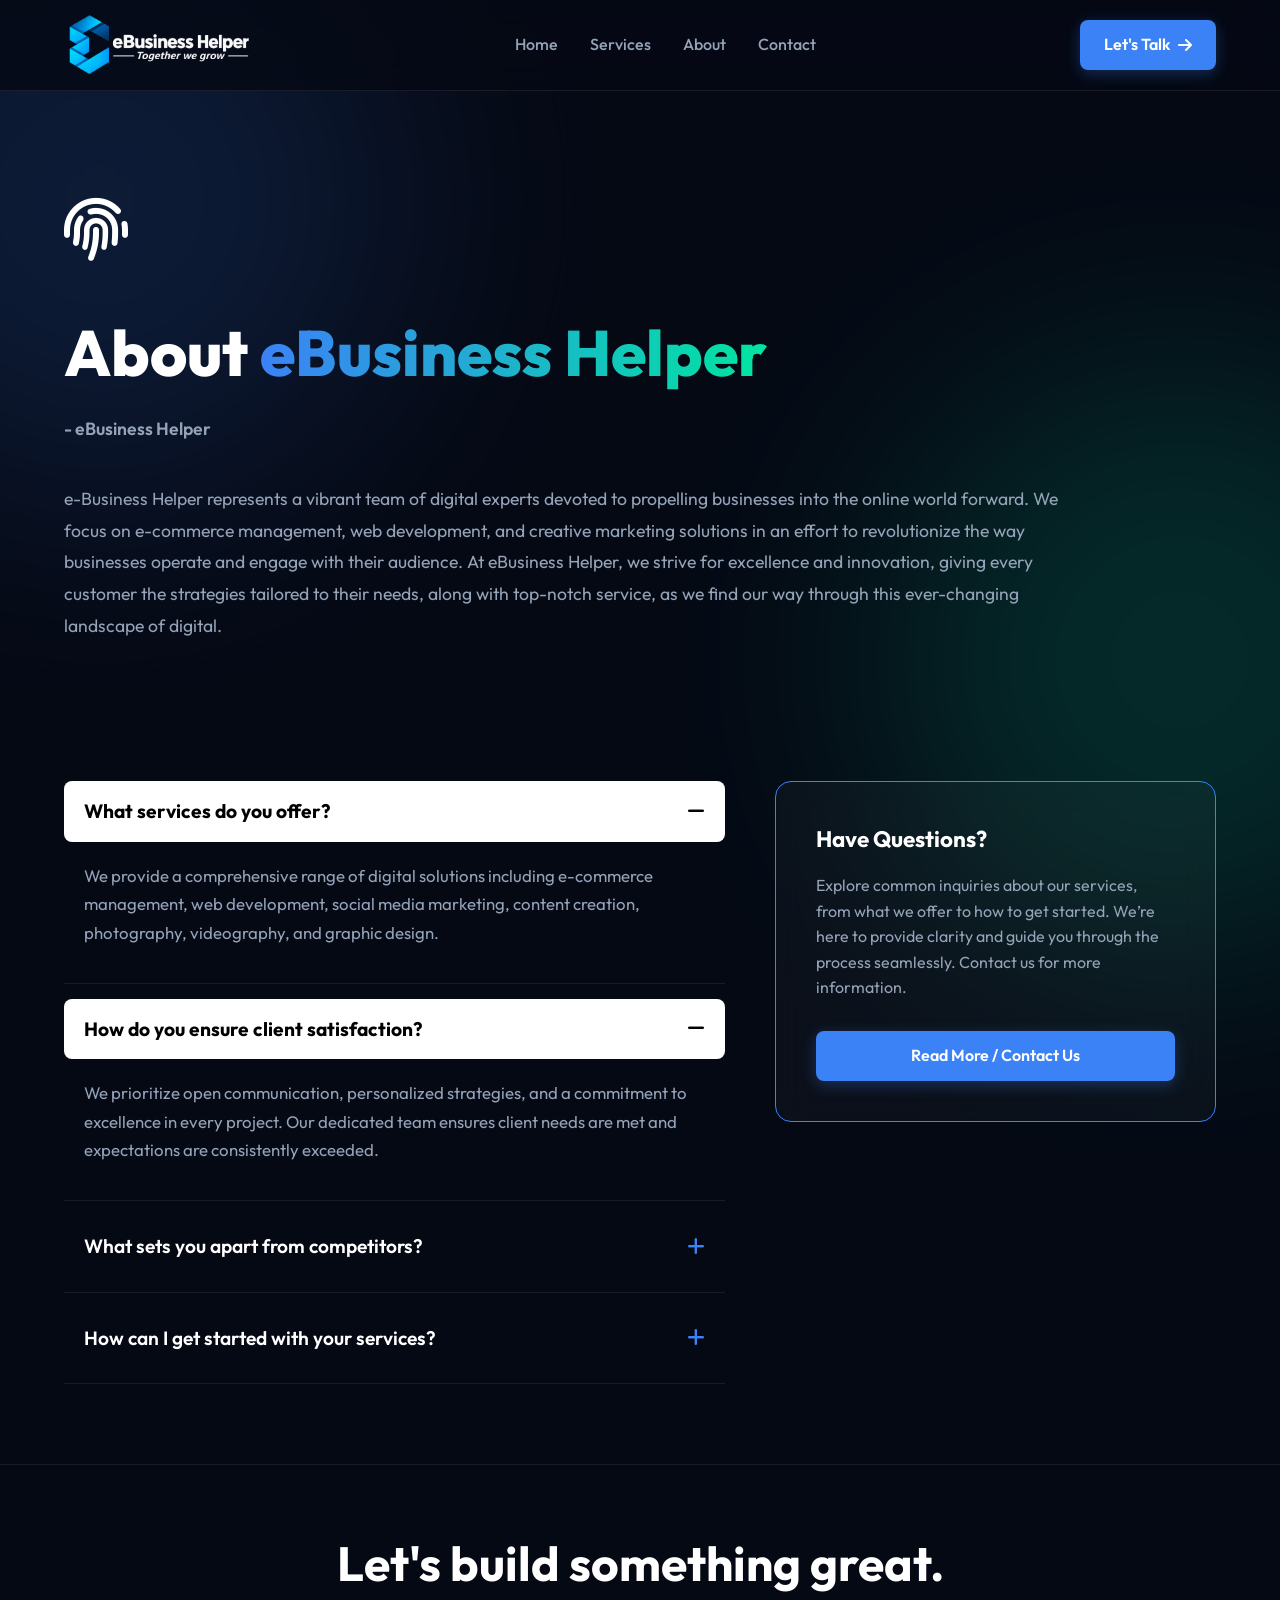
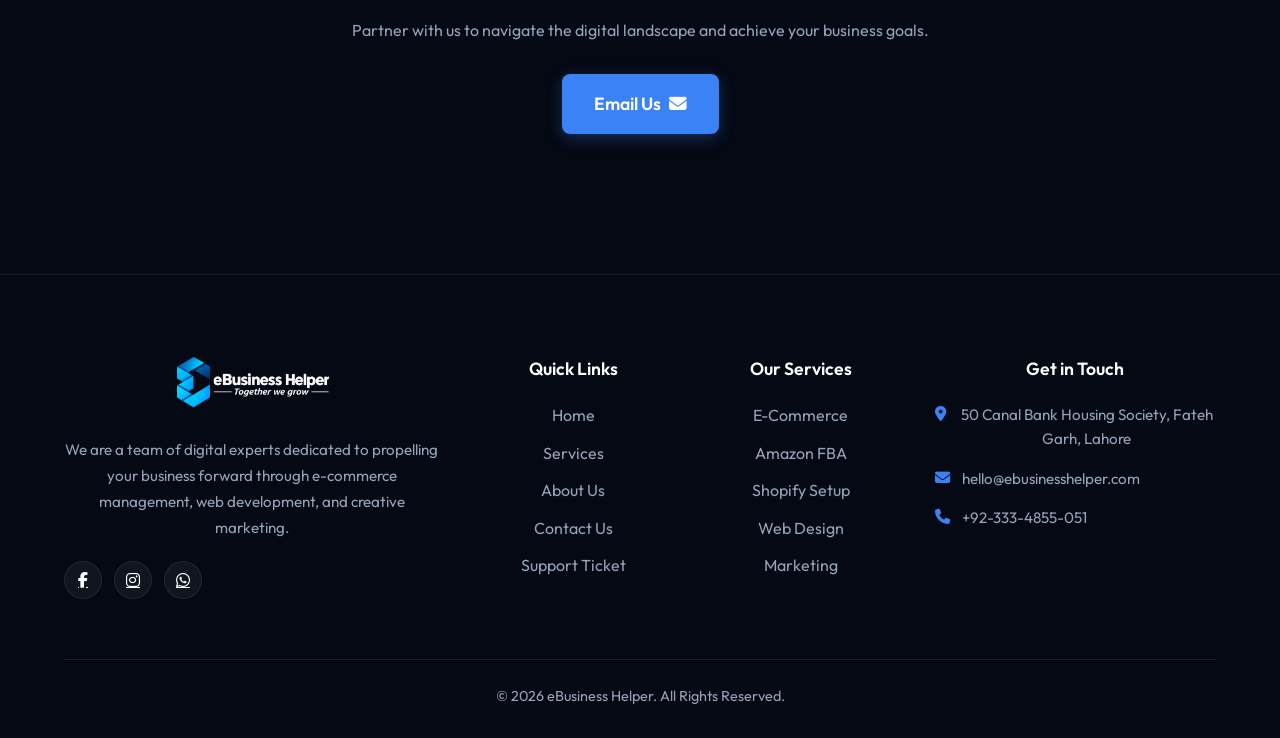
==== about.html @ f2c05d94 "Revamp footer layout and content structure" ====
<!DOCTYPE html>
<html lang="en">
<head>
  <meta charset="UTF-8" />
  <meta name="viewport" content="width=device-width, initial-scale=1.0" />
  <title>About Us — eBusiness Helper</title>
  
  <link rel="preconnect" href="https://fonts.googleapis.com">
  <link rel="preconnect" href="https://fonts.gstatic.com" crossorigin>
  <link href="https://fonts.googleapis.com/css2?family=Outfit:wght@300;400;500;700;800&display=swap" rel="stylesheet">
  <link rel="stylesheet" href="https://cdnjs.cloudflare.com/ajax/libs/font-awesome/6.4.0/css/all.min.css" />
  <link rel="stylesheet" href="style.css" />
  <link rel="icon" type="image/png" href="favicon.png">
</head>
<body>

  <div class="glow-bg glow-1"></div>
  <div class="glow-bg glow-2"></div>

  <!-- NAVBAR -->
  <header class="navbar">
    <div class="container nav-container">
      <a href="index.html" class="logo" style="display: flex; align-items: center; text-decoration: none;">
        <img src="logo.png" alt="eBusiness Helper Logo" style="height: 65px; width: auto; object-fit: contain;">
      </a>
      <nav class="nav-links" id="navLinks">
        <a href="index.html">Home</a>
        <a href="services.html">Services</a>
        <a href="about.html">About</a>
        <a href="contact.html">Contact</a>
      </nav>
      <div class="nav-right">
        <a href="#contact" class="btn btn-primary">Let's Talk <i class="fa-solid fa-arrow-right"></i></a>
        <div class="hamburger" id="hamburger"><i class="fa-solid fa-bars"></i></div>
      </div>
    </div>
  </header>

  <!-- ABOUT HERO -->
  <section class="about-hero">
    <div class="container">
      <div class="about-hero-content">
        <div class="about-icon">
          <i class="fa-solid fa-fingerprint"></i>
        </div>
        <h1>About <span class="gradient-text">eBusiness Helper</span></h1>
        <p class="about-hero-sub">- eBusiness Helper</p>
      </div>
      
      <p class="about-main-text">
        e-Business Helper represents a vibrant team of digital experts devoted to propelling businesses into the online world forward. We focus on e-commerce management, web development, and creative marketing solutions in an effort to revolutionize the way businesses operate and engage with their audience. At eBusiness Helper, we strive for excellence and innovation, giving every customer the strategies tailored to their needs, along with top-notch service, as we find our way through this ever-changing landscape of digital.
      </p>
    </div>
  </section>

  <!-- FAQ & CONTACT GRID -->
  <section class="about-faq-section">
    <div class="container faq-grid">
      
      <!-- Left Side: FAQs -->
      <div class="faq-accordion">
        
        <div class="faq-item active">
          <div class="faq-question" onclick="toggleFaq(this)">
            <span>What services do you offer?</span>
            <i class="fa-solid fa-minus"></i>
          </div>
          <div class="faq-answer">
            <p>We provide a comprehensive range of digital solutions including e-commerce management, web development, social media marketing, content creation, photography, videography, and graphic design.</p>
          </div>
        </div>

        <div class="faq-item active">
          <div class="faq-question" onclick="toggleFaq(this)">
            <span>How do you ensure client satisfaction?</span>
            <i class="fa-solid fa-minus"></i>
          </div>
          <div class="faq-answer">
            <p>We prioritize open communication, personalized strategies, and a commitment to excellence in every project. Our dedicated team ensures client needs are met and expectations are consistently exceeded.</p>
          </div>
        </div>

        <div class="faq-item">
          <div class="faq-question" onclick="toggleFaq(this)">
            <span>What sets you apart from competitors?</span>
            <i class="fa-solid fa-plus"></i>
          </div>
          <div class="faq-answer">
            <p>Our comprehensive approach, innovative solutions, and dedication to client success differentiate us in the market. We focus on delivering tangible results and building long-term partnerships rather than just short-term gains.</p>
          </div>
        </div>

        <div class="faq-item">
          <div class="faq-question" onclick="toggleFaq(this)">
            <span>How can I get started with your services?</span>
            <i class="fa-solid fa-plus"></i>
          </div>
          <div class="faq-answer">
            <p>Simply reach out to us through our contact page or email. We'll schedule a free consultation to discuss your specific needs and tailor a strategic plan to achieve your goals effectively.</p>
          </div>
        </div>

      </div>

      <!-- Right Side: Contact Box -->
      <div class="about-contact-box glass-panel">
        <h3>Have Questions?</h3>
        <p>Explore common inquiries about our services, from what we offer to how to get started. We’re here to provide clarity and guide you through the process seamlessly. Contact us for more information.</p>
        <a href="#contact" class="btn btn-primary btn-block">Read More / Contact Us</a>
      </div>

    </div>
  </section>

  <!-- CONTACT CTA -->
  <section class="contact" id="contact" style="padding-top: 60px; padding-bottom: 80px; background: var(--bg-2); border-top: 1px solid var(--card-border);">
    <div class="container text-center">
      <h2 class="section-title">Let's build something great.</h2>
      <p style="color: var(--text-muted); margin-bottom: 30px;">Partner with us to navigate the digital landscape and achieve your business goals.</p>
      <a href="mailto:hello@ebusinesshelper.com" class="btn btn-primary" style="padding: 16px 32px; font-size: 1.1rem;">Email Us <i class="fa-solid fa-envelope"></i></a>
    </div>
  </section>

      <!-- PREMIUM FOOTER -->
  <footer class="footer" style="background: #050914; padding: 80px 0 30px 0; border-top: 1px solid var(--card-border); margin-top: 60px;">
    <div class="container">
      
      <!-- Top Section: 4 Columns -->
      <div class="footer-grid" style="display: grid; grid-template-columns: 2fr 1fr 1fr 1.5fr; gap: 40px; margin-bottom: 60px;">
        
        <!-- Column 1: About Company -->
        <div>
          <a href="index.html" class="logo" style="display: inline-block; margin-bottom: 20px;">
            <img src="logo.png" alt="eBusiness Helper Logo" style="height: 55px; width: auto; object-fit: contain;">
          </a>
          <p style="color: var(--text-muted); font-size: 0.95rem; line-height: 1.7; margin-bottom: 20px;">
            We are a team of digital experts dedicated to propelling your business forward through e-commerce management, web development, and creative marketing.
          </p>
          <!-- Social Icons -->
          <div style="display: flex; gap: 12px;">
            <a href="https://www.facebook.com/eBusinessHelper/" target="_blank" style="width: 38px; height: 38px; border-radius: 50%; background: rgba(255,255,255,0.05); border: 1px solid var(--card-border); color: white; display: flex; align-items: center; justify-content: center; transition: 0.3s;" onmouseover="this.style.background='#1877F2'; this.style.borderColor='#1877F2'" onmouseout="this.style.background='rgba(255,255,255,0.05)'; this.style.borderColor='var(--card-border)'">
              <i class="fa-brands fa-facebook-f"></i>
            </a>
            <a href="https://www.instagram.com/ebusinesshelperofficial/" target="_blank" style="width: 38px; height: 38px; border-radius: 50%; background: rgba(255,255,255,0.05); border: 1px solid var(--card-border); color: white; display: flex; align-items: center; justify-content: center; transition: 0.3s;" onmouseover="this.style.background='#d6249f'; this.style.borderColor='#d6249f'" onmouseout="this.style.background='rgba(255,255,255,0.05)'; this.style.borderColor='var(--card-border)'">
              <i class="fa-brands fa-instagram"></i>
            </a>
            <a href="https://wa.me/923234037697" target="_blank" style="width: 38px; height: 38px; border-radius: 50%; background: rgba(255,255,255,0.05); border: 1px solid var(--card-border); color: white; display: flex; align-items: center; justify-content: center; transition: 0.3s;" onmouseover="this.style.background='#25D366'; this.style.borderColor='#25D366'" onmouseout="this.style.background='rgba(255,255,255,0.05)'; this.style.borderColor='var(--card-border)'">
              <i class="fa-brands fa-whatsapp"></i>
            </a>
          </div>
        </div>

        <!-- Column 2: Quick Links -->
        <div>
          <h4 style="color: white; font-size: 1.1rem; margin-bottom: 20px; font-weight: 600;">Quick Links</h4>
          <ul style="list-style: none; padding: 0; display: flex; flex-direction: column; gap: 12px;">
            <li><a href="index.html" style="color: var(--text-muted); text-decoration: none; transition: 0.3s;" onmouseover="this.style.color='var(--primary)'" onmouseout="this.style.color='var(--text-muted)'">Home</a></li>
            <li><a href="services.html" style="color: var(--text-muted); text-decoration: none; transition: 0.3s;" onmouseover="this.style.color='var(--primary)'" onmouseout="this.style.color='var(--text-muted)'">Services</a></li>
            <li><a href="about.html" style="color: var(--text-muted); text-decoration: none; transition: 0.3s;" onmouseover="this.style.color='var(--primary)'" onmouseout="this.style.color='var(--text-muted)'">About Us</a></li>
            <li><a href="contact.html" style="color: var(--text-muted); text-decoration: none; transition: 0.3s;" onmouseover="this.style.color='var(--primary)'" onmouseout="this.style.color='var(--text-muted)'">Contact Us</a></li>
            <li><a href="customer-support.html" style="color: var(--text-muted); text-decoration: none; transition: 0.3s;" onmouseover="this.style.color='var(--primary)'" onmouseout="this.style.color='var(--text-muted)'">Support Ticket</a></li>
          </ul>
        </div>

        <!-- Column 3: Our Services -->
        <div>
          <h4 style="color: white; font-size: 1.1rem; margin-bottom: 20px; font-weight: 600;">Our Services</h4>
          <ul style="list-style: none; padding: 0; display: flex; flex-direction: column; gap: 12px;">
            <li><a href="ecommerce.html" style="color: var(--text-muted); text-decoration: none; transition: 0.3s;" onmouseover="this.style.color='var(--primary)'" onmouseout="this.style.color='var(--text-muted)'">E-Commerce</a></li>
            <li><a href="amazon.html" style="color: var(--text-muted); text-decoration: none; transition: 0.3s;" onmouseover="this.style.color='var(--primary)'" onmouseout="this.style.color='var(--text-muted)'">Amazon FBA</a></li>
            <li><a href="shopify.html" style="color: var(--text-muted); text-decoration: none; transition: 0.3s;" onmouseover="this.style.color='var(--primary)'" onmouseout="this.style.color='var(--text-muted)'">Shopify Setup</a></li>
            <li><a href="web-design.html" style="color: var(--text-muted); text-decoration: none; transition: 0.3s;" onmouseover="this.style.color='var(--primary)'" onmouseout="this.style.color='var(--text-muted)'">Web Design</a></li>
            <li><a href="marketing.html" style="color: var(--text-muted); text-decoration: none; transition: 0.3s;" onmouseover="this.style.color='var(--primary)'" onmouseout="this.style.color='var(--text-muted)'">Marketing</a></li>
          </ul>
        </div>

        <!-- Column 4: Contact Info -->
        <div>
          <h4 style="color: white; font-size: 1.1rem; margin-bottom: 20px; font-weight: 600;">Get in Touch</h4>
          <ul style="list-style: none; padding: 0; display: flex; flex-direction: column; gap: 15px;">
            <li style="display: flex; gap: 12px; color: var(--text-muted); font-size: 0.95rem;">
              <i class="fa-solid fa-location-dot" style="color: var(--primary); margin-top: 3px;"></i>
              <span>50 Canal Bank Housing Society, Fateh Garh, Lahore</span>
            </li>
            <li style="display: flex; gap: 12px; color: var(--text-muted); font-size: 0.95rem;">
              <i class="fa-solid fa-envelope" style="color: var(--primary); margin-top: 3px;"></i>
              <a href="mailto:hello@ebusinesshelper.com" style="color: var(--text-muted); text-decoration: none;">hello@ebusinesshelper.com</a>
            </li>
            <li style="display: flex; gap: 12px; color: var(--text-muted); font-size: 0.95rem;">
              <i class="fa-solid fa-phone" style="color: var(--primary); margin-top: 3px;"></i>
              <a href="tel:+923334855051" style="color: var(--text-muted); text-decoration: none;">+92-333-4855-051</a>
            </li>
          </ul>
        </div>

      </div>

      <!-- Bottom Section: Copyright -->
      <div style="border-top: 1px solid var(--card-border); padding-top: 25px; text-align: center;">
        <p style="color: var(--text-muted); margin: 0; font-size: 0.9rem;">
          &copy; 2026 eBusiness Helper. All Rights Reserved.
        </p>
      </div>

    </div>
  </footer>

  <!-- JavaScript for FAQ & Menu -->
  <script>
    function toggleFaq(element) {
      const item = element.parentElement;
      const icon = element.querySelector('i');
      
      // Close others (optional, agar ek waqt mein ek hi khulna chahiye)
      document.querySelectorAll('.faq-item').forEach(faq => {
        if (faq !== item) {
          faq.classList.remove('active');
          faq.querySelector('i').className = 'fa-solid fa-plus';
        }
      });

      // Toggle current
      item.classList.toggle('active');
      if (item.classList.contains('active')) {
        icon.className = 'fa-solid fa-minus';
      } else {
        icon.className = 'fa-solid fa-plus';
      }
    }

    const hamburger = document.getElementById('hamburger');
    const navLinks = document.getElementById('navLinks');
    if (hamburger) {
      hamburger.addEventListener('click', () => {
        navLinks.classList.toggle('active');
      });
    }
  </script>
</body>
</html>
---- style.css ----
* {
  margin: 0;
  padding: 0;
  box-sizing: border-box;
}

:root {
  --bg: #050914;
  --card-bg: rgba(255, 255, 255, 0.03);
  --card-border: rgba(255, 255, 255, 0.08);
  --text: #ffffff;
  --text-muted: #94a3b8;
  --primary: #3b82f6;
  --primary-hover: #2563eb;
  --accent: #00e5a0;
}

body {
  font-family: 'Outfit', sans-serif;
  background-color: var(--bg);
  color: var(--text);
  line-height: 1.6;
  overflow-x: hidden;
}

.container { max-width: 1200px; margin: 0 auto; padding: 0 24px; }
.text-center { text-align: center; }

.glow-bg {
  position: absolute; width: 600px; height: 600px; border-radius: 50%;
  filter: blur(120px); z-index: -1; opacity: 0.15;
}
.glow-1 { top: -100px; left: -200px; background: var(--primary); }
.glow-2 { top: 40%; right: -200px; background: var(--accent); }

.gradient-text {
  background: linear-gradient(to right, var(--primary), var(--accent));
  -webkit-background-clip: text;
  -webkit-text-fill-color: transparent;
}

.btn { display: inline-flex; align-items: center; justify-content: center; gap: 8px; padding: 12px 24px; border-radius: 8px; font-weight: 600; text-decoration: none; cursor: pointer; border: none; transition: 0.3s; }
.btn-primary { background: var(--primary); color: #fff; box-shadow: 0 4px 15px rgba(59, 130, 246, 0.3); }
.btn-primary:hover { background: var(--primary-hover); transform: translateY(-2px); }
.btn-block { width: 100%; }

.navbar { position: fixed; top: 0; left: 0; right: 0; padding: 10px 0; z-index: 100; background: rgba(5, 9, 20, 0.8); backdrop-filter: blur(15px); border-bottom: 1px solid var(--card-border); }
.nav-container { display: flex; justify-content: space-between; align-items: center; min-height: 70px; }
.logo { text-decoration: none; }
.nav-links { display: flex; gap: 32px; }
.nav-links a { color: var(--text-muted); text-decoration: none; font-weight: 500; transition: 0.3s; }
.nav-links a:hover { color: var(--text); }
.nav-right { display: flex; align-items: center; gap: 20px; }
.hamburger { display: none; font-size: 1.5rem; color: var(--text); cursor: pointer; }

/* =========================================
   HERO RAIL SECTION (FIXED)
   ========================================= */
.hero-rail {
  min-height: 80vh;
  display: flex;
  flex-direction: column;
  justify-content: center;
  padding-top: 140px;
  padding-bottom: 50px;
  position: relative;
}

.rail-heading h1 { font-size: clamp(2.5rem, 5vw, 4rem); line-height: 1.1; font-weight: 800; letter-spacing: -1px; margin-bottom: 10px; }
.rail-heading p { color: var(--text-muted); font-size: 1.1rem; margin-bottom: 50px; }

.rail-container { position: relative; width: 100%; margin-top: 20px; padding: 20px 0; }

.rail-line { position: absolute; top: 40px; left: 0; width: 100%; height: 2px; background: rgba(255, 255, 255, 0.2); box-shadow: 0 0 10px rgba(255, 255, 255, 0.1); z-index: 1; }

.rail-cards-wrapper {
  display: flex;
  gap: 15px;
  justify-content: center;
  align-items: flex-start;
  z-index: 2;
  position: relative;
  width: 100%;
  flex-wrap: nowrap; /* Sab cards ek line mein rahenge */
}

/* Card Design */
.rail-card {
  width: 80px; 
  height: 400px;
  background: var(--card-bg);
  border: 1px solid var(--card-border);
  border-radius: 20px;
  cursor: pointer;
  position: relative;
  transition: all 0.5s cubic-bezier(0.25, 1, 0.5, 1);
  backdrop-filter: blur(10px);
  overflow: hidden;
  display: flex;
  flex-direction: column;
  align-items: center;
  flex-shrink: 0;
}

.hanger { position: absolute; top: -25px; width: 100%; text-align: center; color: var(--text-muted); font-size: 1.2rem; }

.card-content { width: 100%; height: 100%; padding: 40px 15px 20px; display: flex; flex-direction: column; align-items: center; transition: all 0.5s; }
.card-icon { font-size: 2rem; color: var(--text-muted); margin-bottom: auto; transition: all 0.5s; }
.card-title { font-size: 1.1rem; writing-mode: vertical-rl; transform: rotate(180deg); white-space: nowrap; transition: all 0.5s; color: var(--text-muted); margin-bottom: 20px; }
.card-details { opacity: 0; max-height: 0; overflow: hidden; transition: all 0.5s; text-align: left; width: 100%; margin-top: 20px; }
.card-details p { color: var(--text); font-size: 0.95rem; line-height: 1.5; }

/* Jab Mouse Le Jayein */
.rail-card:hover { background: rgba(255, 255, 255, 0.06); border-color: rgba(59, 130, 246, 0.4); transform: translateY(-5px); }

/* Jab Card Open Ho */
.rail-card.active {
  width: 350px;
  background: rgba(59, 130, 246, 0.08);
  border-color: var(--primary);
  box-shadow: 0 20px 40px rgba(0, 0, 0, 0.4), 0 0 30px rgba(59, 130, 246, 0.2);
  height: auto;
  min-height: 380px;
}
.rail-card.active .card-content { padding: 40px 30px 30px; align-items: flex-start; }
.rail-card.active .card-icon { color: var(--primary); font-size: 3rem; margin-bottom: 20px; }
.rail-card.active .card-title { writing-mode: horizontal-tb; transform: rotate(0deg); font-size: 1.8rem; color: var(--text); font-weight: 700; margin-bottom: 12px; }
.rail-card.active .card-details { opacity: 1; max-height: 200px; }

/* =========================================
   OTHER SECTIONS
   ========================================= */
section { padding: 80px 0; }
.section-head { text-align: center; margin-bottom: 50px; }
.section-title { font-size: clamp(2rem, 4vw, 3rem); font-weight: 700; margin-bottom: 16px; }

.about-content { display: grid; grid-template-columns: 1.5fr 1fr; gap: 40px; }
.about-text { padding: 40px; border-radius: 24px; }
.about-text p { color: var(--text-muted); margin-bottom: 20px; }
.about-list { list-style: none; }
.about-list li { margin-bottom: 12px; display: flex; gap: 10px; }
.about-list i { color: var(--accent); }
.about-stats { display: grid; gap: 20px; }
.stat { padding: 30px; border-radius: 20px; text-align: center; }
.stat h3 { font-size: 2.5rem; color: var(--primary); }

.contact-grid { display: grid; grid-template-columns: 1fr 1fr; gap: 60px; }
.contact-email { display: inline-flex; align-items: center; gap: 10px; color: var(--text); text-decoration: none; font-size: 1.2rem; background: var(--card-bg); padding: 16px 24px; border-radius: 12px; border: 1px solid var(--card-border); }
.glass-form { padding: 40px; border-radius: 24px; }
.input-group { margin-bottom: 20px; }
.input-group input, .input-group textarea { width: 100%; padding: 16px; background: rgba(0, 0, 0, 0.2); border: 1px solid var(--card-border); border-radius: 12px; color: var(--text); }
.input-group input:focus, .input-group textarea:focus { outline: none; border-color: var(--primary); }

.glass-panel { background: rgba(255, 255, 255, 0.03); border: 1px solid rgba(255, 255, 255, 0.08); backdrop-filter: blur(15px); }
.footer { border-top: 1px solid var(--card-border); padding: 40px 0; text-align: center; color: var(--text-muted); }

/* =========================================
   MOBILE RESPONSIVE (FIXED)
   ========================================= */
@media (max-width: 992px) {
  .about-content, .contact-grid { grid-template-columns: 1fr; }
}

@media (max-width: 768px) {
  .nav-links { position: absolute; top: 100%; left: 0; right: 0; background: var(--bg); flex-direction: column; padding: 20px; gap: 20px; border-bottom: 1px solid var(--card-border); display: none; }
  .nav-links.active { display: flex; }
  .nav-right .btn { display: none; }
  .hamburger { display: block; }
  
  /* Mobile Par Cards Ek Ke Neeche Ek */
  .rail-line { display: none; }
  .rail-cards-wrapper { flex-direction: column; align-items: center; gap: 20px; }
  .rail-card { width: 100%; max-width: 350px; height: auto; min-height: 80px; padding: 20px; flex-direction: row; justify-content: center; }
  .hanger { display: none; }
  .card-content { padding: 0; align-items: center; }
  .card-title { writing-mode: horizontal-tb; transform: none; font-size: 1.2rem; margin: 0; }
  .card-details { display: none; }
  .rail-card.active { width: 100%; max-width: 350px; height: auto; padding: 30px; }
  .rail-card.active .card-content { align-items: flex-start; }
  .rail-card.active .card-details { display: block; margin-top: 15px; }
}
/* =========================================
   APPROACH CARDS SECTION (Screenshot Style)
   ========================================= */
.approach-section {
  padding: 80px 0;
  background: var(--bg); /* Dark background */
  position: relative;
  z-index: 10;
}

.approach-grid {
  display: grid;
  grid-template-columns: repeat(4, 1fr); /* 4 Cards ek line mein */
  gap: 20px;
}

.approach-card {
  background: #0b0f19; /* Thoda dark grey background */
  border: 1px solid #1a2235;
  padding: 40px 30px;
  border-radius: 4px; /* Screenshot jaisa halka sa square look */
  transition: all 0.3s ease;
  display: flex;
  flex-direction: column;
}

.approach-card:hover {
  border-color: var(--primary); /* Hover par blue border */
  transform: translateY(-5px);
  box-shadow: 0 10px 30px rgba(0, 0, 0, 0.5);
}

.approach-icon {
  font-size: 2.5rem;
  color: var(--text); /* Default color white (Screenshot ke pehle card jaisa) */
  margin-bottom: 60px; /* Icon aur text ke darmiyan space */
  transition: color 0.3s;
}

/* Screenshot mein pehle card ka icon white tha aur baqi ke blue, 
   lekin hover par sab ka blue ho jayega */
.approach-card:hover .approach-icon {
  color: var(--primary);
}

.approach-card h3 {
  color: #ffffff;
  font-size: 1.3rem;
  font-weight: 700;
  margin-bottom: 12px;
}

.approach-card p {
  color: #94a3b8; /* Light grey text */
  font-size: 0.95rem;
  line-height: 1.6;
}

/* Mobile aur Tablet ke liye adjust karna */
@media (max-width: 1024px) {
  .approach-grid {
    grid-template-columns: repeat(2, 1fr); /* Tablet par 2 cards ek line mein */
  }
}

@media (max-width: 768px) {
  .approach-grid {
    grid-template-columns: 1fr; /* Mobile par 1 card ek line mein */
  }
  .approach-icon {
    margin-bottom: 30px; /* Mobile par space kam kar diya */
  }
}
/* =========================================
   ABOUT US PAGE DESIGN
   ========================================= */
.about-hero {
  padding-top: 180px;
  padding-bottom: 60px;
}

.about-hero-content {
  margin-bottom: 40px;
}

.about-icon {
  font-size: 4rem;
  color: var(--text);
  margin-bottom: 20px;
}

.about-hero h1 {
  font-size: clamp(2.5rem, 5vw, 4rem);
  font-weight: 800;
  margin-bottom: 10px;
}

.about-hero-sub {
  color: var(--text-muted);
  font-size: 1.1rem;
  font-weight: 600;
}

.about-main-text {
  color: var(--text-muted);
  font-size: 1.1rem;
  line-height: 1.8;
  max-width: 1000px;
}

/* FAQ Grid */
.about-faq-section {
  padding-bottom: 80px;
}

.faq-grid {
  display: grid;
  grid-template-columns: 1.5fr 1fr;
  gap: 50px;
  align-items: start;
}

/* Accordion Design */
.faq-accordion {
  display: flex;
  flex-direction: column;
  gap: 15px;
}

.faq-item {
  background: transparent;
  border-bottom: 1px solid var(--card-border);
  padding-bottom: 15px;
}

.faq-question {
  display: flex;
  justify-content: space-between;
  align-items: center;
  cursor: pointer;
  padding: 15px 20px;
  transition: all 0.3s ease;
}

/* Active (Open) State */
.faq-item.active .faq-question {
  background: #ffffff;
  color: #000000;
  border-radius: 8px;
  font-weight: 700;
  font-size: 1.2rem;
}

/* Inactive State */
.faq-item:not(.active) .faq-question {
  color: var(--text);
  font-weight: 600;
  font-size: 1.2rem;
}

.faq-item:not(.active) .faq-question:hover {
  color: var(--primary);
}

.faq-question i {
  color: var(--primary);
  font-size: 1.2rem;
}

.faq-item.active .faq-question i {
  color: #000000;
}

.faq-answer {
  max-height: 0;
  overflow: hidden;
  transition: all 0.4s ease;
  padding: 0 20px;
}

.faq-item.active .faq-answer {
  max-height: 200px;
  padding: 20px;
  color: var(--text-muted);
  font-size: 1.05rem;
  line-height: 1.7;
}

/* Right Side Contact Box */
.about-contact-box {
  padding: 40px;
  border-radius: 16px;
  border: 1px solid var(--primary); /* Blue border like screenshot */
}

.about-contact-box h3 {
  font-size: 1.4rem;
  margin-bottom: 15px;
  color: var(--text);
}

.about-contact-box p {
  color: var(--text-muted);
  font-size: 1rem;
  line-height: 1.6;
  margin-bottom: 30px;
}

@media (max-width: 992px) {
  .faq-grid {
    grid-template-columns: 1fr;
  }
}
/* =========================================
   RUNNING DATA TICKER (MODERN & CENTERED)
   ========================================= */
.data-ticker-section {
  background: #080c16; /* Slightly different dark bg */
  border-top: 1px solid var(--card-border);
  border-bottom: 1px solid var(--card-border);
  padding: 25px 0;
  overflow: hidden;
  position: relative;
  z-index: 10;
  display: flex;
  align-items: center;
}

.ticker-wrapper {
  width: 100%;
  display: flex;
  overflow: hidden;
  /* Gradient fade effect on edges */
  mask-image: linear-gradient(to right, transparent, black 10%, black 90%, transparent);
  -webkit-mask-image: linear-gradient(to right, transparent, black 10%, black 90%, transparent);
}

.ticker-track {
  display: flex;
  align-items: center;
  white-space: nowrap;
  gap: 30px; /* Gap between blocks */
  animation: scrollTicker 45s linear infinite;
  padding-left: 30px;
}

/* Pause on hover */
.ticker-track:hover {
  animation-play-state: paused;
}

/* Modern Block Design for each item */
.ticker-item {
  display: inline-flex;
  align-items: center;
  gap: 12px;
  background: var(--card-bg);
  border: 1px solid var(--card-border);
  padding: 12px 24px;
  border-radius: 50px; /* Pill shape */
  color: var(--text-muted);
  font-size: 0.95rem;
  flex-shrink: 0;
  transition: all 0.3s ease;
}

.ticker-item:hover {
  background: rgba(59, 130, 246, 0.1);
  border-color: var(--primary);
  transform: translateY(-2px);
}

.ticker-item i {
  font-size: 1.4rem;
}

.ticker-item strong {
  color: var(--text);
  font-weight: 600;
}

/* Link Design inside block */
.ticker-item a {
  color: var(--accent);
  text-decoration: none;
  font-size: 0.8rem;
  margin-left: 8px;
  background: rgba(0, 229, 160, 0.1);
  padding: 4px 10px;
  border-radius: 20px;
  transition: all 0.3s ease;
  font-weight: 600;
}

.ticker-item a:hover {
  background: var(--accent);
  color: #000;
}

@keyframes scrollTicker {
  0% {
    transform: translateX(0);
  }
  100% {
    /* Shift by half the width to create a seamless loop */
    transform: translateX(-50%); 
  }
}
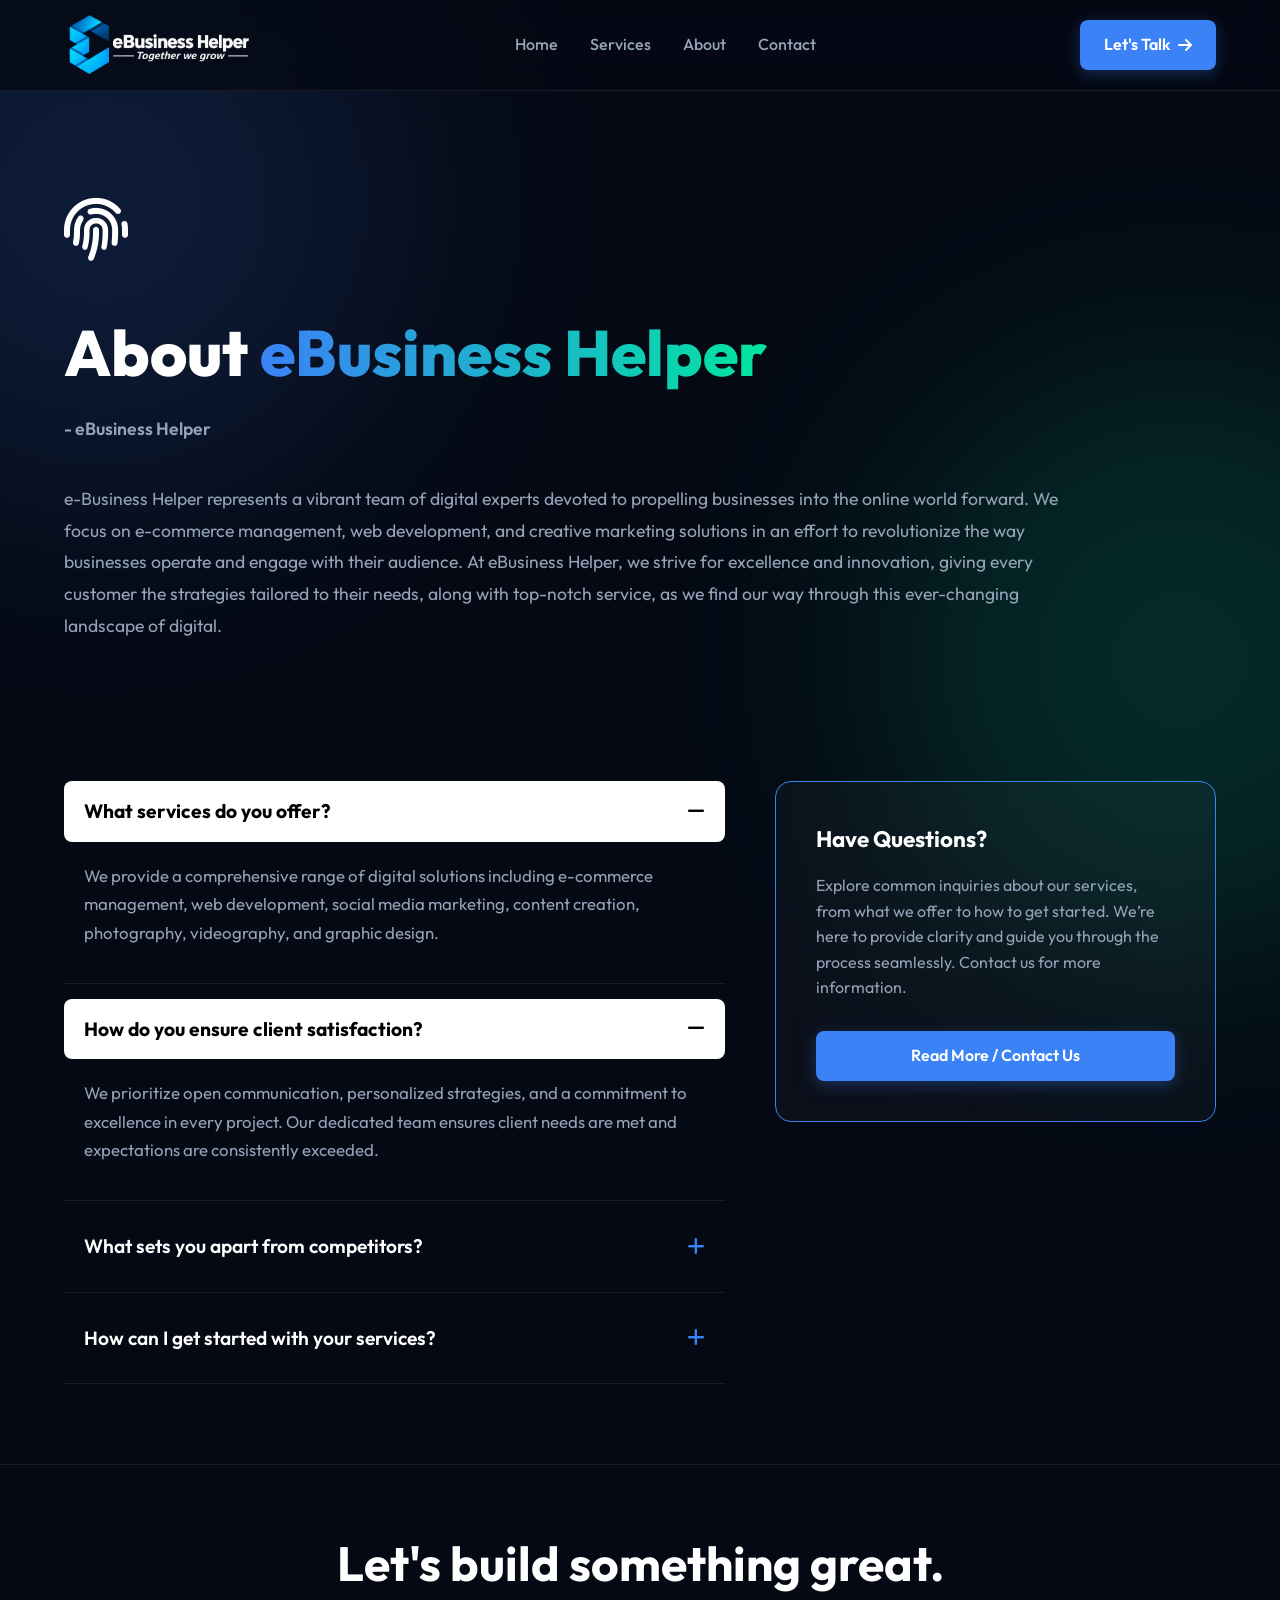
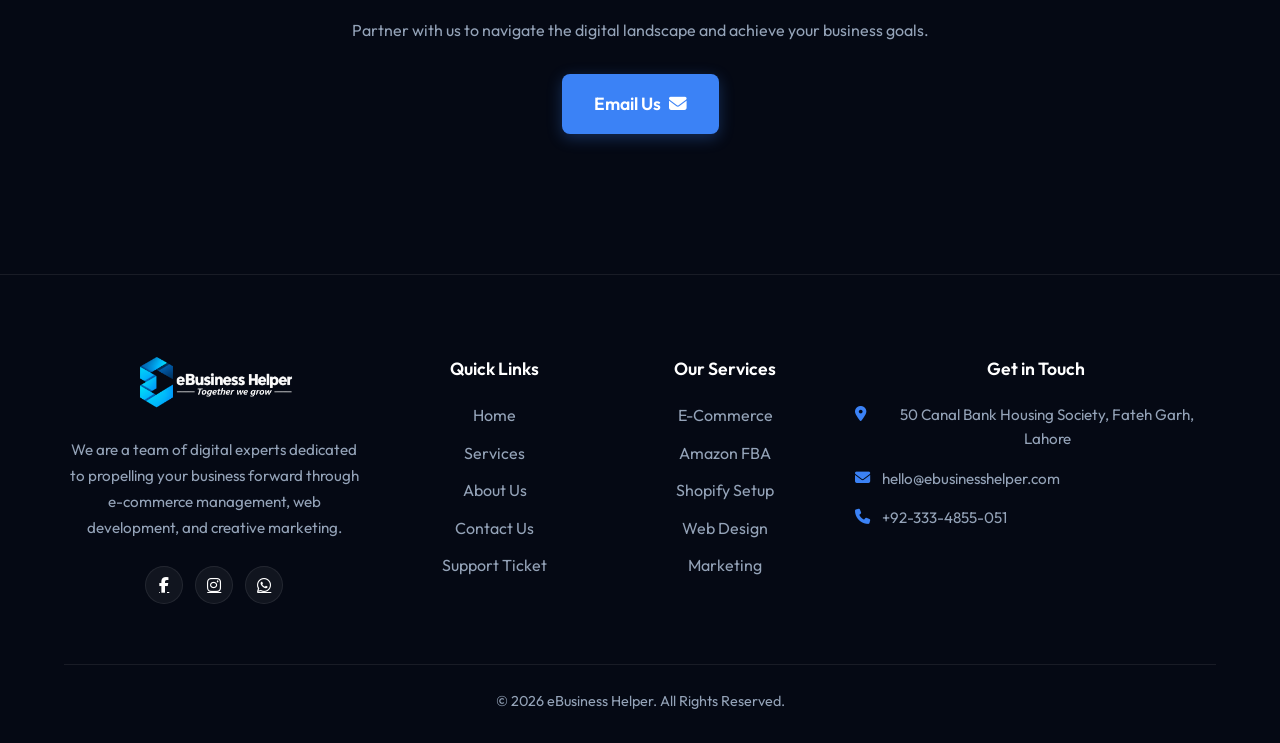
==== commit 427232a6: "Revise footer layout and update comments Updated footer section with new styles and alignment." ====
--- a/about.html
+++ b/about.html
@@ -121,23 +121,24 @@
     </div>
   </section>
 
-      <!-- PREMIUM FOOTER -->
+       <!-- PREMIUM FOOTER (UPDATED) -->
   <footer class="footer" style="background: #050914; padding: 80px 0 30px 0; border-top: 1px solid var(--card-border); margin-top: 60px;">
     <div class="container">
       
       <!-- Top Section: 4 Columns -->
-      <div class="footer-grid" style="display: grid; grid-template-columns: 2fr 1fr 1fr 1.5fr; gap: 40px; margin-bottom: 60px;">
+      <div class="footer-grid" style="display: grid; grid-template-columns: 1.5fr 1fr 1fr 1.8fr; gap: 30px; margin-bottom: 60px; align-items: start;">
         
-        <!-- Column 1: About Company -->
-        <div>
+        <!-- Column 1: About Company (Icons Center Mein) -->
+        <div style="display: flex; flex-direction: column; align-items: center; text-align: center;">
           <a href="index.html" class="logo" style="display: inline-block; margin-bottom: 20px;">
             <img src="logo.png" alt="eBusiness Helper Logo" style="height: 55px; width: auto; object-fit: contain;">
           </a>
-          <p style="color: var(--text-muted); font-size: 0.95rem; line-height: 1.7; margin-bottom: 20px;">
+          <p style="color: var(--text-muted); font-size: 0.95rem; line-height: 1.7; margin-bottom: 25px;">
             We are a team of digital experts dedicated to propelling your business forward through e-commerce management, web development, and creative marketing.
           </p>
+          
           <!-- Social Icons -->
-          <div style="display: flex; gap: 12px;">
+          <div style="display: flex; gap: 12px; justify-content: center;">
             <a href="https://www.facebook.com/eBusinessHelper/" target="_blank" style="width: 38px; height: 38px; border-radius: 50%; background: rgba(255,255,255,0.05); border: 1px solid var(--card-border); color: white; display: flex; align-items: center; justify-content: center; transition: 0.3s;" onmouseover="this.style.background='#1877F2'; this.style.borderColor='#1877F2'" onmouseout="this.style.background='rgba(255,255,255,0.05)'; this.style.borderColor='var(--card-border)'">
               <i class="fa-brands fa-facebook-f"></i>
             </a>
@@ -184,11 +185,11 @@
             </li>
             <li style="display: flex; gap: 12px; color: var(--text-muted); font-size: 0.95rem;">
               <i class="fa-solid fa-envelope" style="color: var(--primary); margin-top: 3px;"></i>
-              <a href="mailto:hello@ebusinesshelper.com" style="color: var(--text-muted); text-decoration: none;">hello@ebusinesshelper.com</a>
+              <a href="mailto:hello@ebusinesshelper.com" style="color: var(--text-muted); text-decoration: none;" onmouseover="this.style.color='var(--primary)'" onmouseout="this.style.color='var(--text-muted)'">hello@ebusinesshelper.com</a>
             </li>
             <li style="display: flex; gap: 12px; color: var(--text-muted); font-size: 0.95rem;">
               <i class="fa-solid fa-phone" style="color: var(--primary); margin-top: 3px;"></i>
-              <a href="tel:+923334855051" style="color: var(--text-muted); text-decoration: none;">+92-333-4855-051</a>
+              <a href="tel:+923334855051" style="color: var(--text-muted); text-decoration: none;" onmouseover="this.style.color='var(--primary)'" onmouseout="this.style.color='var(--text-muted)'">+92-333-4855-051</a>
             </li>
           </ul>
         </div>
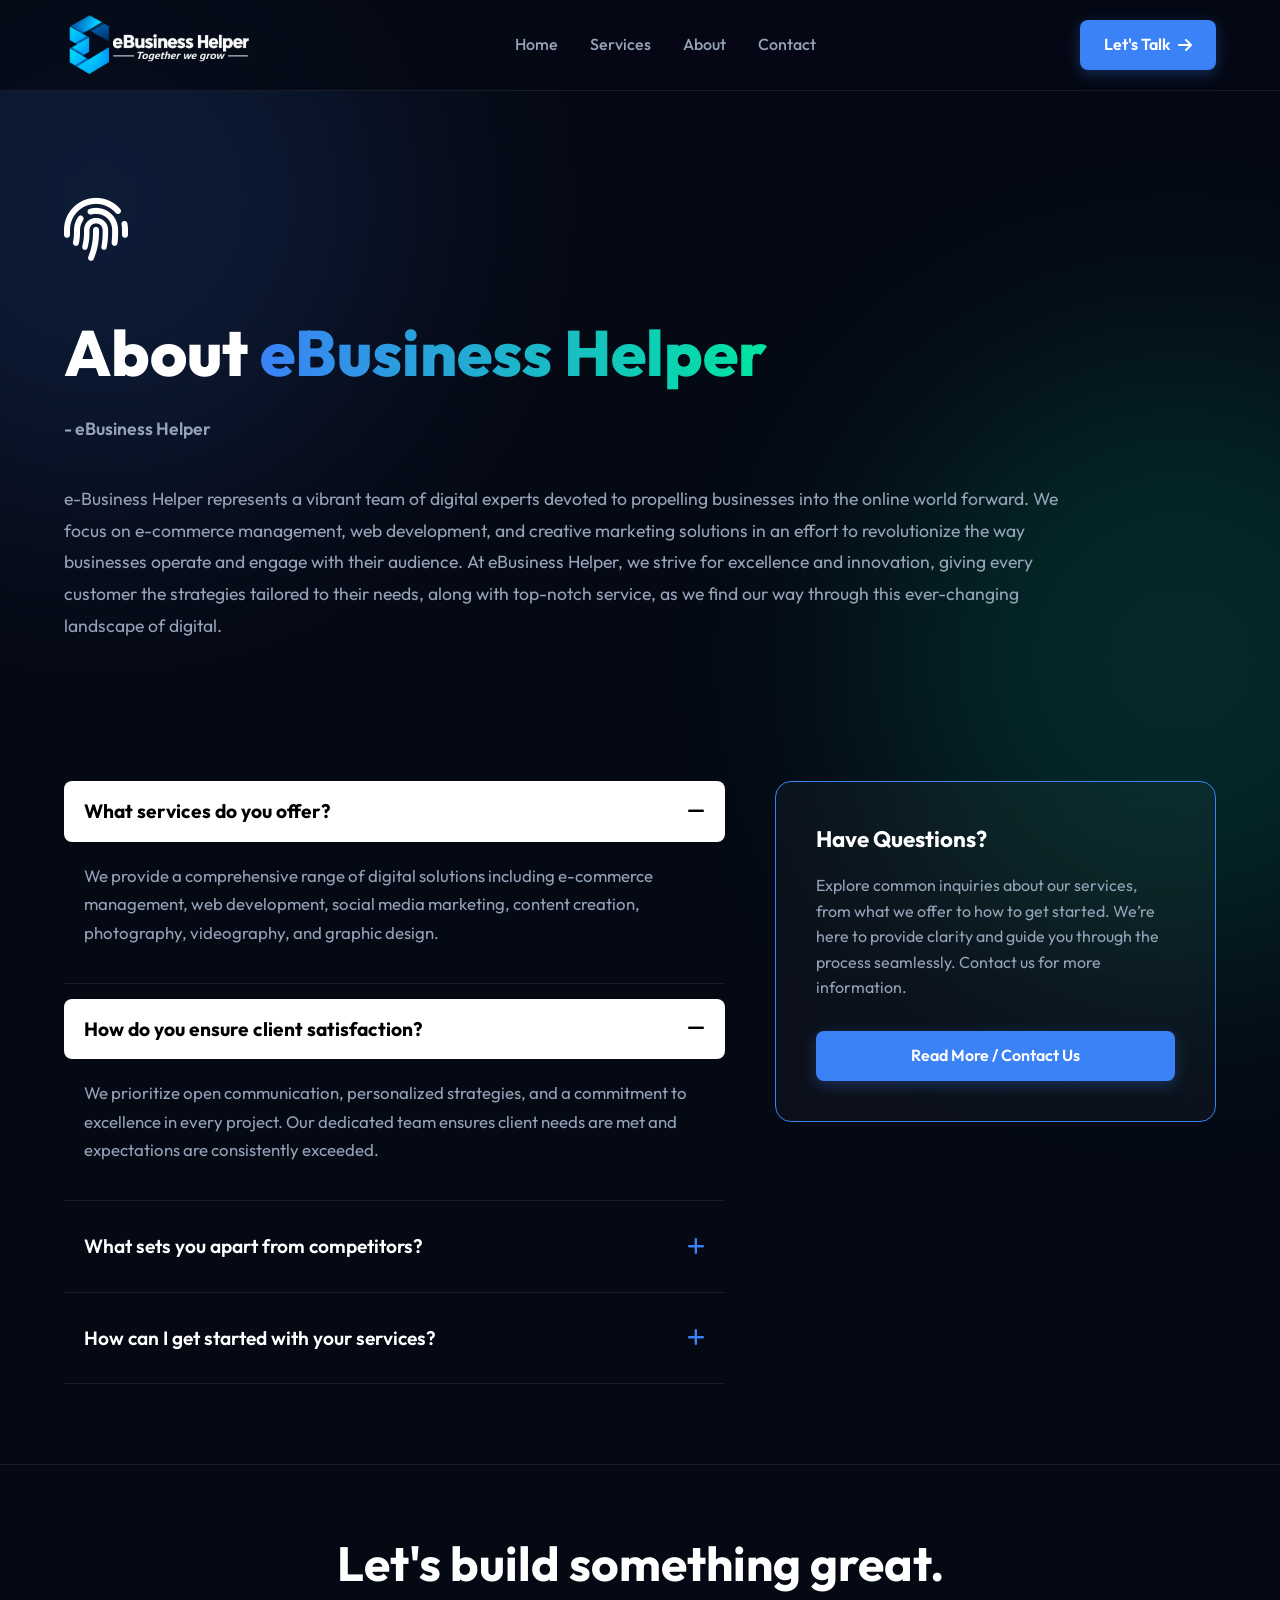
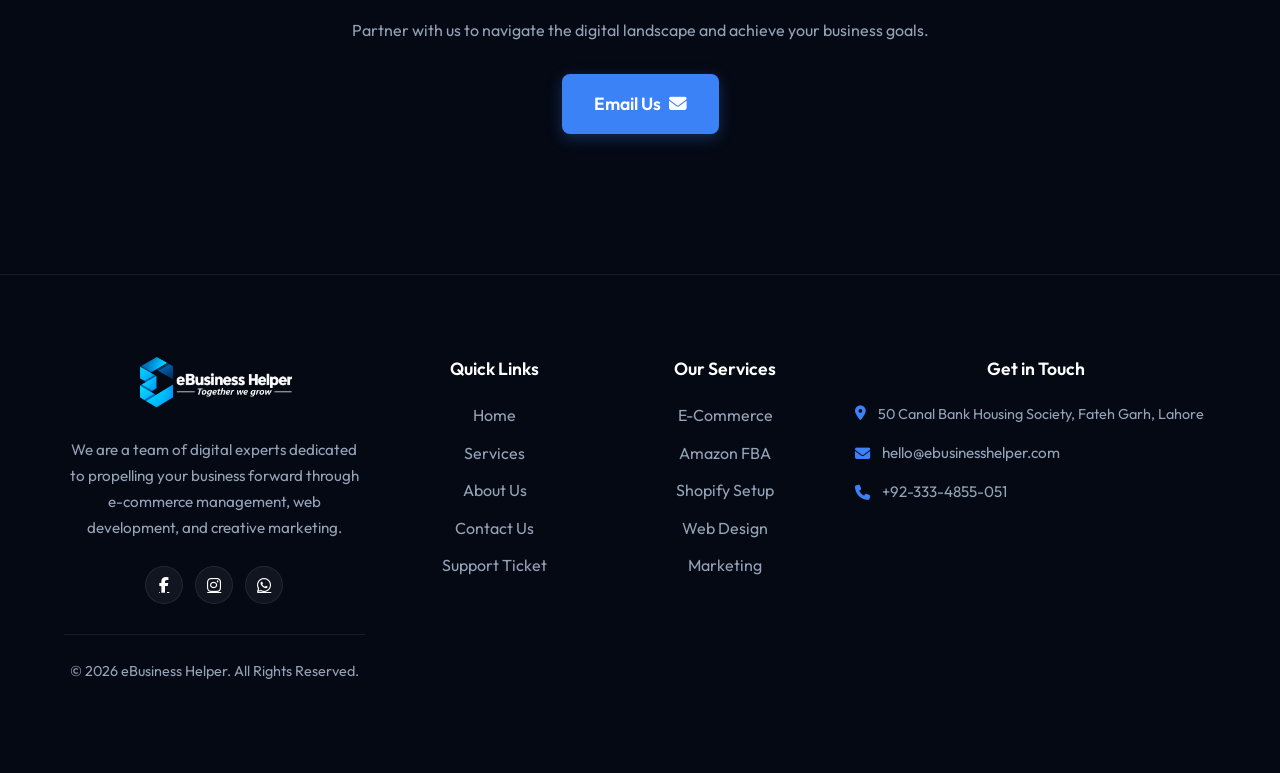
==== commit 9d96483c: "Refactor contact info section in about.html Updated contact info styles and adjusted font sizes." ====
--- a/about.html
+++ b/about.html
@@ -175,26 +175,28 @@
           </ul>
         </div>
 
-        <!-- Column 4: Contact Info -->
+          <!-- Column 4: Contact Info -->
         <div>
           <h4 style="color: white; font-size: 1.1rem; margin-bottom: 20px; font-weight: 600;">Get in Touch</h4>
           <ul style="list-style: none; padding: 0; display: flex; flex-direction: column; gap: 15px;">
-            <li style="display: flex; gap: 12px; color: var(--text-muted); font-size: 0.95rem;">
+            
+            <!-- Address (Ab ek line mein aayega) -->
+            <li style="display: flex; gap: 12px; color: var(--text-muted); font-size: 0.9rem; align-items: flex-start;">
               <i class="fa-solid fa-location-dot" style="color: var(--primary); margin-top: 3px;"></i>
-              <span>50 Canal Bank Housing Society, Fateh Garh, Lahore</span>
+              <span style="white-space: nowrap;">50 Canal Bank Housing Society, Fateh Garh, Lahore</span>
             </li>
-            <li style="display: flex; gap: 12px; color: var(--text-muted); font-size: 0.95rem;">
-              <i class="fa-solid fa-envelope" style="color: var(--primary); margin-top: 3px;"></i>
+            
+            <li style="display: flex; gap: 12px; color: var(--text-muted); font-size: 0.95rem; align-items: center;">
+              <i class="fa-solid fa-envelope" style="color: var(--primary);"></i>
               <a href="mailto:hello@ebusinesshelper.com" style="color: var(--text-muted); text-decoration: none;" onmouseover="this.style.color='var(--primary)'" onmouseout="this.style.color='var(--text-muted)'">hello@ebusinesshelper.com</a>
             </li>
-            <li style="display: flex; gap: 12px; color: var(--text-muted); font-size: 0.95rem;">
-              <i class="fa-solid fa-phone" style="color: var(--primary); margin-top: 3px;"></i>
+            
+            <li style="display: flex; gap: 12px; color: var(--text-muted); font-size: 0.95rem; align-items: center;">
+              <i class="fa-solid fa-phone" style="color: var(--primary);"></i>
               <a href="tel:+923334855051" style="color: var(--text-muted); text-decoration: none;" onmouseover="this.style.color='var(--primary)'" onmouseout="this.style.color='var(--text-muted)'">+92-333-4855-051</a>
             </li>
           </ul>
         </div>
-
-      </div>
 
       <!-- Bottom Section: Copyright -->
       <div style="border-top: 1px solid var(--card-border); padding-top: 25px; text-align: center;">
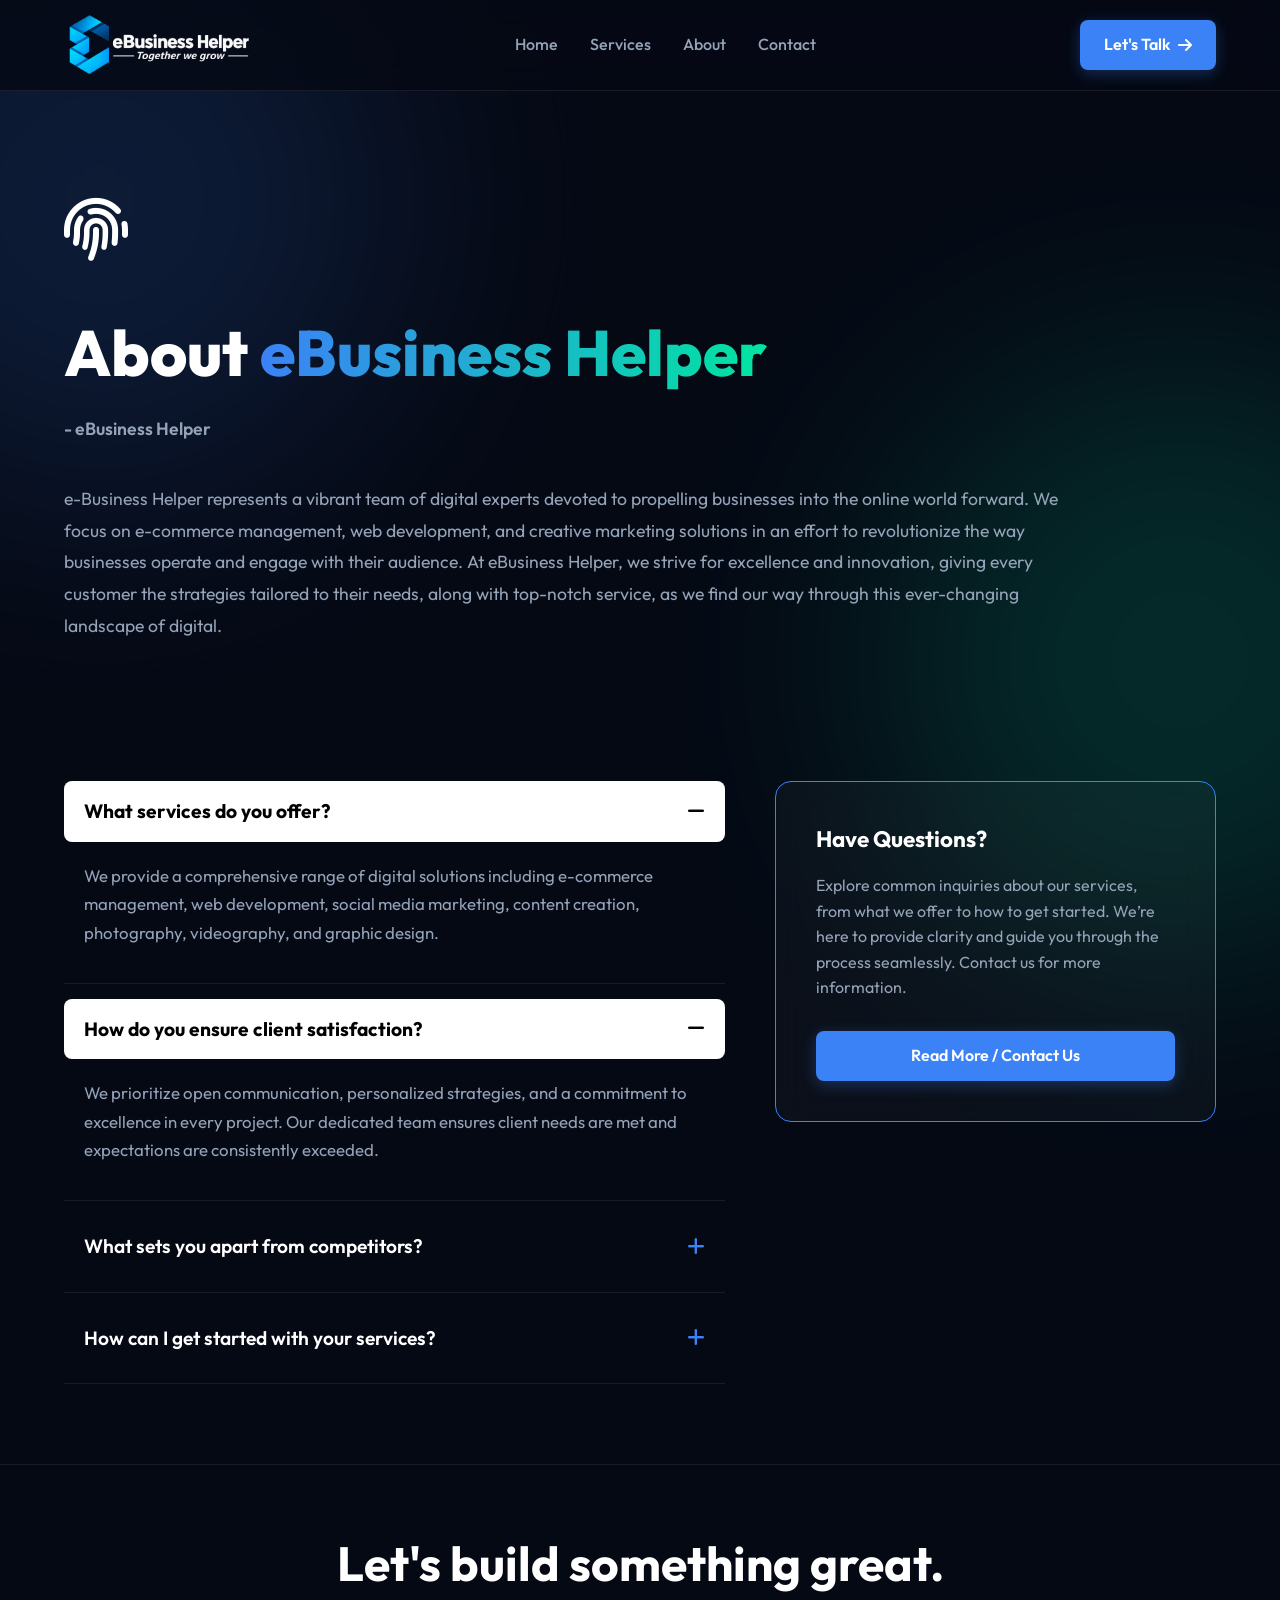
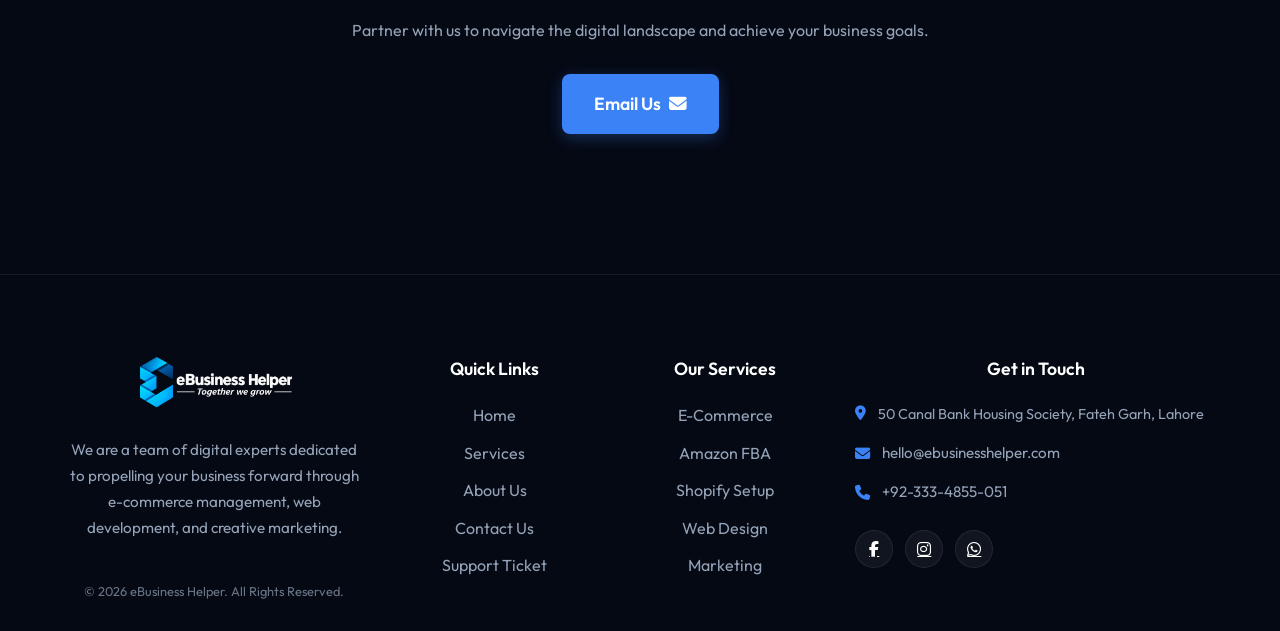
==== commit 9facefd6: "Update footer section and copyright information" ====
--- a/about.html
+++ b/about.html
@@ -121,34 +121,32 @@
     </div>
   </section>
 
-       <!-- PREMIUM FOOTER (UPDATED) -->
+         <!-- PREMIUM FOOTER (FINAL UPDATED) -->
   <footer class="footer" style="background: #050914; padding: 80px 0 30px 0; border-top: 1px solid var(--card-border); margin-top: 60px;">
     <div class="container">
       
       <!-- Top Section: 4 Columns -->
-      <div class="footer-grid" style="display: grid; grid-template-columns: 1.5fr 1fr 1fr 1.8fr; gap: 30px; margin-bottom: 60px; align-items: start;">
+      <div class="footer-grid" style="display: grid; grid-template-columns: 1.5fr 1fr 1fr 1.8fr; gap: 30px; align-items: start;">
         
-        <!-- Column 1: About Company (Icons Center Mein) -->
-        <div style="display: flex; flex-direction: column; align-items: center; text-align: center;">
-          <a href="index.html" class="logo" style="display: inline-block; margin-bottom: 20px;">
-            <img src="logo.png" alt="eBusiness Helper Logo" style="height: 55px; width: auto; object-fit: contain;">
-          </a>
-          <p style="color: var(--text-muted); font-size: 0.95rem; line-height: 1.7; margin-bottom: 25px;">
-            We are a team of digital experts dedicated to propelling your business forward through e-commerce management, web development, and creative marketing.
-          </p>
+        <!-- Column 1: About Company + Copyright -->
+        <div style="display: flex; flex-direction: column; align-items: center; text-align: center; height: 100%;">
           
-          <!-- Social Icons -->
-          <div style="display: flex; gap: 12px; justify-content: center;">
-            <a href="https://www.facebook.com/eBusinessHelper/" target="_blank" style="width: 38px; height: 38px; border-radius: 50%; background: rgba(255,255,255,0.05); border: 1px solid var(--card-border); color: white; display: flex; align-items: center; justify-content: center; transition: 0.3s;" onmouseover="this.style.background='#1877F2'; this.style.borderColor='#1877F2'" onmouseout="this.style.background='rgba(255,255,255,0.05)'; this.style.borderColor='var(--card-border)'">
-              <i class="fa-brands fa-facebook-f"></i>
-            </a>
-            <a href="https://www.instagram.com/ebusinesshelperofficial/" target="_blank" style="width: 38px; height: 38px; border-radius: 50%; background: rgba(255,255,255,0.05); border: 1px solid var(--card-border); color: white; display: flex; align-items: center; justify-content: center; transition: 0.3s;" onmouseover="this.style.background='#d6249f'; this.style.borderColor='#d6249f'" onmouseout="this.style.background='rgba(255,255,255,0.05)'; this.style.borderColor='var(--card-border)'">
-              <i class="fa-brands fa-instagram"></i>
-            </a>
-            <a href="https://wa.me/923234037697" target="_blank" style="width: 38px; height: 38px; border-radius: 50%; background: rgba(255,255,255,0.05); border: 1px solid var(--card-border); color: white; display: flex; align-items: center; justify-content: center; transition: 0.3s;" onmouseover="this.style.background='#25D366'; this.style.borderColor='#25D366'" onmouseout="this.style.background='rgba(255,255,255,0.05)'; this.style.borderColor='var(--card-border)'">
-              <i class="fa-brands fa-whatsapp"></i>
-            </a>
-          </div>
+          <div>
+            <a href="index.html" class="logo" style="display: inline-block; margin-bottom: 20px;">
+              <img src="logo.png" alt="eBusiness Helper Logo" style="height: 55px; width: auto; object-fit: contain;">
+            </a>
+            <p style="color: var(--text-muted); font-size: 0.95rem; line-height: 1.7; margin-bottom: 20px;">
+              We are a team of digital experts dedicated to propelling your business forward through e-commerce management, web development, and creative marketing.
+            </p>
+          </div>
+
+          <!-- Copyright (Logo ke exact neeche) -->
+          <div style="margin-top: auto; padding-top: 20px;">
+            <p style="color: var(--text-muted); margin: 0; font-size: 0.8rem; opacity: 0.7;">
+              &copy; 2026 eBusiness Helper. All Rights Reserved.
+            </p>
+          </div>
+          
         </div>
 
         <!-- Column 2: Quick Links -->
@@ -175,12 +173,11 @@
           </ul>
         </div>
 
-          <!-- Column 4: Contact Info -->
+        <!-- Column 4: Contact Info + Social Icons -->
         <div>
           <h4 style="color: white; font-size: 1.1rem; margin-bottom: 20px; font-weight: 600;">Get in Touch</h4>
-          <ul style="list-style: none; padding: 0; display: flex; flex-direction: column; gap: 15px;">
+          <ul style="list-style: none; padding: 0; display: flex; flex-direction: column; gap: 15px; margin-bottom: 25px;">
             
-            <!-- Address (Ab ek line mein aayega) -->
             <li style="display: flex; gap: 12px; color: var(--text-muted); font-size: 0.9rem; align-items: flex-start;">
               <i class="fa-solid fa-location-dot" style="color: var(--primary); margin-top: 3px;"></i>
               <span style="white-space: nowrap;">50 Canal Bank Housing Society, Fateh Garh, Lahore</span>
@@ -196,15 +193,23 @@
               <a href="tel:+923334855051" style="color: var(--text-muted); text-decoration: none;" onmouseover="this.style.color='var(--primary)'" onmouseout="this.style.color='var(--text-muted)'">+92-333-4855-051</a>
             </li>
           </ul>
-        </div>
-
-      <!-- Bottom Section: Copyright -->
-      <div style="border-top: 1px solid var(--card-border); padding-top: 25px; text-align: center;">
-        <p style="color: var(--text-muted); margin: 0; font-size: 0.9rem;">
-          &copy; 2026 eBusiness Helper. All Rights Reserved.
-        </p>
-      </div>
-
+
+          <!-- Social Icons (Ab Phone number ke neeche hain) -->
+          <div style="display: flex; gap: 12px;">
+            <a href="https://www.facebook.com/eBusinessHelper/" target="_blank" style="width: 38px; height: 38px; border-radius: 50%; background: rgba(255,255,255,0.05); border: 1px solid var(--card-border); color: white; display: flex; align-items: center; justify-content: center; transition: 0.3s;" onmouseover="this.style.background='#1877F2'; this.style.borderColor='#1877F2'" onmouseout="this.style.background='rgba(255,255,255,0.05)'; this.style.borderColor='var(--card-border)'">
+              <i class="fa-brands fa-facebook-f"></i>
+            </a>
+            <a href="https://www.instagram.com/ebusinesshelperofficial/" target="_blank" style="width: 38px; height: 38px; border-radius: 50%; background: rgba(255,255,255,0.05); border: 1px solid var(--card-border); color: white; display: flex; align-items: center; justify-content: center; transition: 0.3s;" onmouseover="this.style.background='#d6249f'; this.style.borderColor='#d6249f'" onmouseout="this.style.background='rgba(255,255,255,0.05)'; this.style.borderColor='var(--card-border)'">
+              <i class="fa-brands fa-instagram"></i>
+            </a>
+            <a href="https://wa.me/923234037697" target="_blank" style="width: 38px; height: 38px; border-radius: 50%; background: rgba(255,255,255,0.05); border: 1px solid var(--card-border); color: white; display: flex; align-items: center; justify-content: center; transition: 0.3s;" onmouseover="this.style.background='#25D366'; this.style.borderColor='#25D366'" onmouseout="this.style.background='rgba(255,255,255,0.05)'; this.style.borderColor='var(--card-border)'">
+              <i class="fa-brands fa-whatsapp"></i>
+            </a>
+          </div>
+
+        </div>
+
+      </div>
     </div>
   </footer>
 
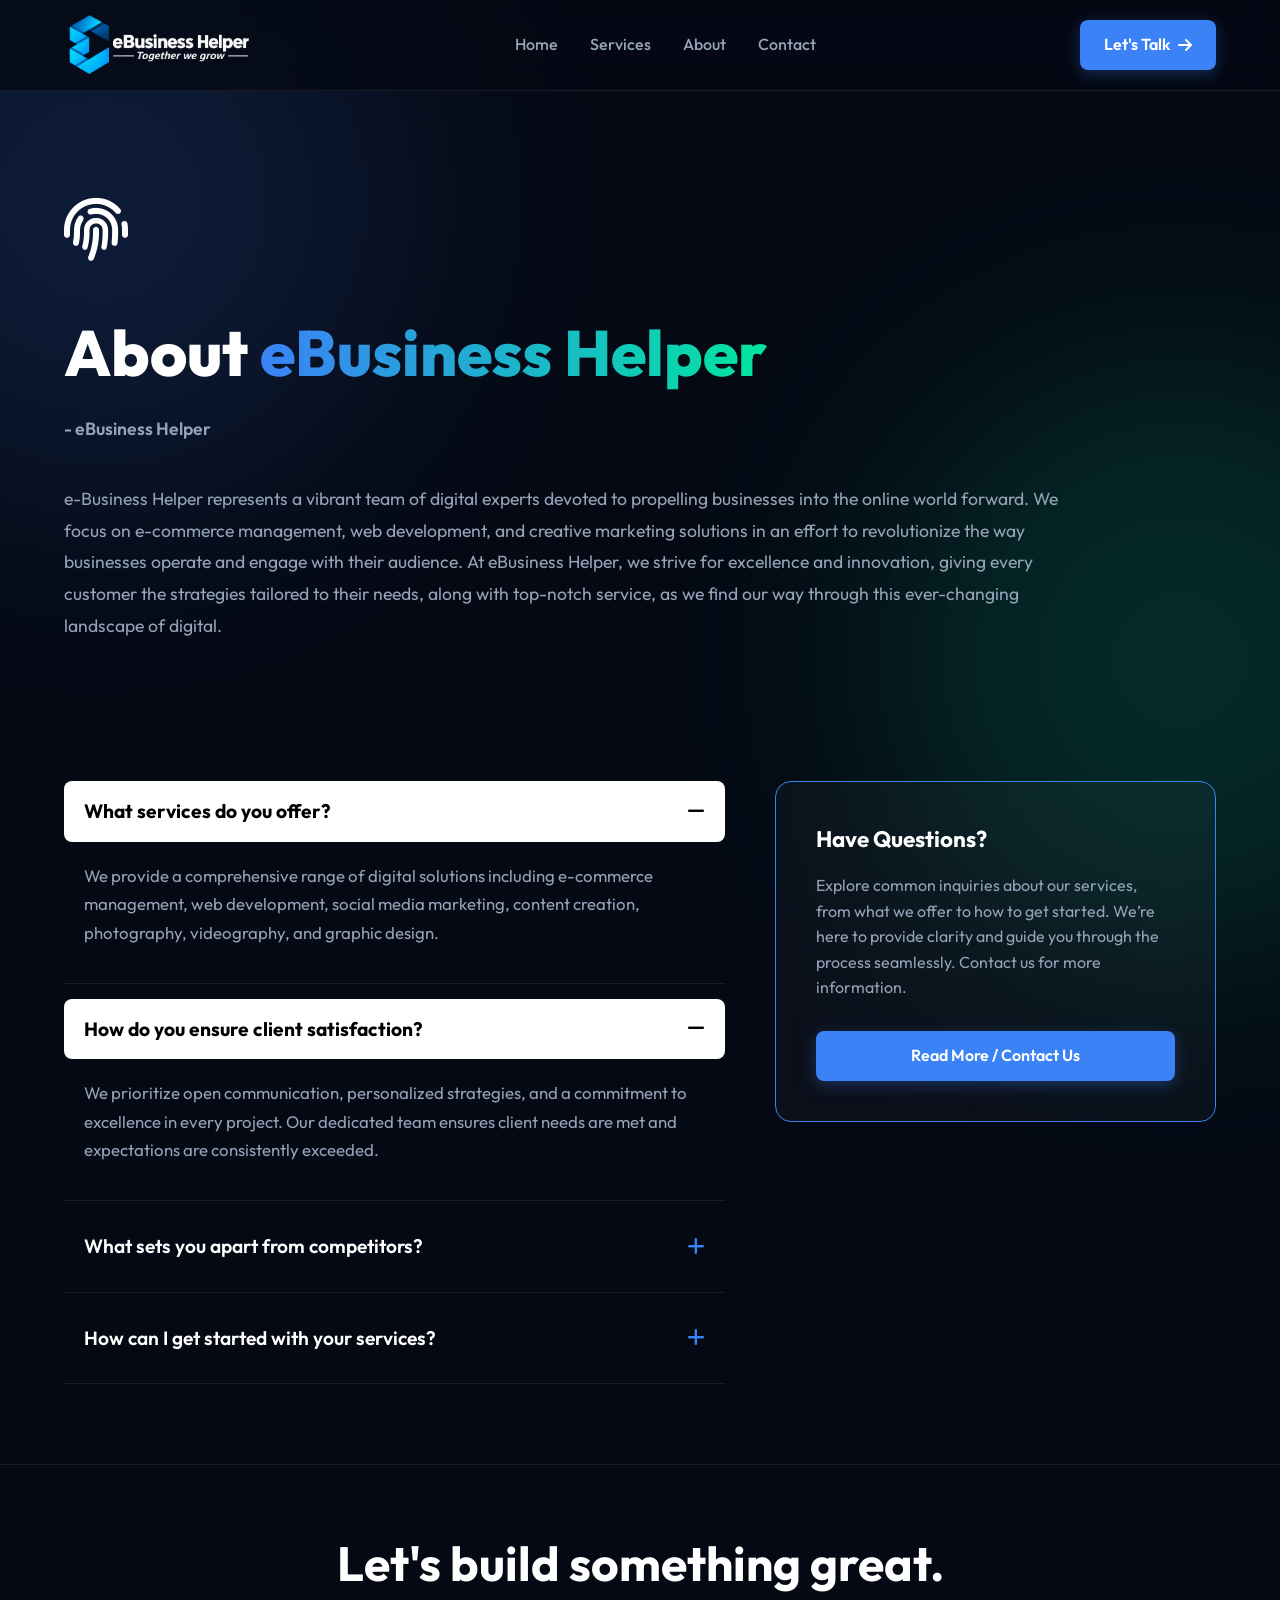
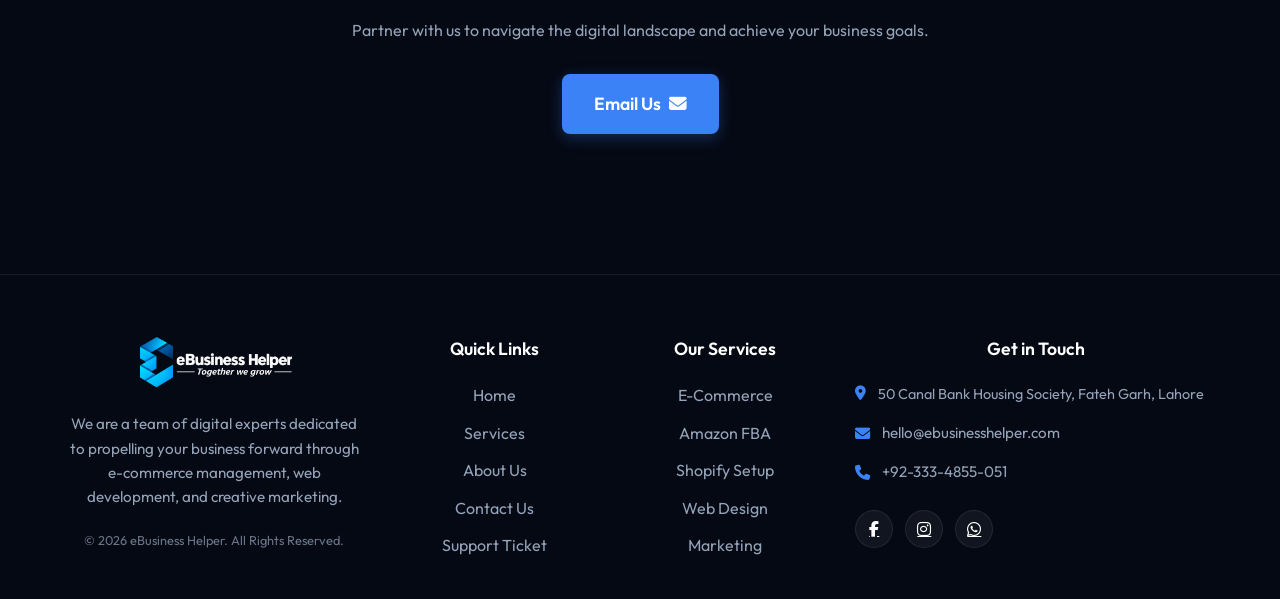
==== commit a43d0463: "Refactor footer layout and styles in about.html" ====
--- a/about.html
+++ b/about.html
@@ -121,31 +121,28 @@
     </div>
   </section>
 
-         <!-- PREMIUM FOOTER (FINAL UPDATED) -->
-  <footer class="footer" style="background: #050914; padding: 80px 0 30px 0; border-top: 1px solid var(--card-border); margin-top: 60px;">
+           <!-- PREMIUM FOOTER (FIXED ALIGNMENT) -->
+  <footer class="footer" style="background: #050914; padding: 60px 0 40px 0; border-top: 1px solid var(--card-border); margin-top: 60px;">
     <div class="container">
       
       <!-- Top Section: 4 Columns -->
       <div class="footer-grid" style="display: grid; grid-template-columns: 1.5fr 1fr 1fr 1.8fr; gap: 30px; align-items: start;">
         
         <!-- Column 1: About Company + Copyright -->
-        <div style="display: flex; flex-direction: column; align-items: center; text-align: center; height: 100%;">
+        <div style="display: flex; flex-direction: column; align-items: center; text-align: center;">
           
-          <div>
-            <a href="index.html" class="logo" style="display: inline-block; margin-bottom: 20px;">
-              <img src="logo.png" alt="eBusiness Helper Logo" style="height: 55px; width: auto; object-fit: contain;">
-            </a>
-            <p style="color: var(--text-muted); font-size: 0.95rem; line-height: 1.7; margin-bottom: 20px;">
-              We are a team of digital experts dedicated to propelling your business forward through e-commerce management, web development, and creative marketing.
-            </p>
-          </div>
-
-          <!-- Copyright (Logo ke exact neeche) -->
-          <div style="margin-top: auto; padding-top: 20px;">
-            <p style="color: var(--text-muted); margin: 0; font-size: 0.8rem; opacity: 0.7;">
-              &copy; 2026 eBusiness Helper. All Rights Reserved.
-            </p>
-          </div>
+          <a href="index.html" class="logo" style="display: inline-block; margin-bottom: 15px;">
+            <img src="logo.png" alt="eBusiness Helper Logo" style="height: 55px; width: auto; object-fit: contain;">
+          </a>
+          
+          <p style="color: var(--text-muted); font-size: 0.95rem; line-height: 1.6; margin-bottom: 20px;">
+            We are a team of digital experts dedicated to propelling your business forward through e-commerce management, web development, and creative marketing.
+          </p>
+
+          <!-- Copyright (Ab yeh text ke theek neeche hai, bina kisi extra gap ke) -->
+          <p style="color: var(--text-muted); margin: 0; font-size: 0.8rem; opacity: 0.7;">
+            &copy; 2026 eBusiness Helper. All Rights Reserved.
+          </p>
           
         </div>
 
@@ -194,7 +191,7 @@
             </li>
           </ul>
 
-          <!-- Social Icons (Ab Phone number ke neeche hain) -->
+          <!-- Social Icons -->
           <div style="display: flex; gap: 12px;">
             <a href="https://www.facebook.com/eBusinessHelper/" target="_blank" style="width: 38px; height: 38px; border-radius: 50%; background: rgba(255,255,255,0.05); border: 1px solid var(--card-border); color: white; display: flex; align-items: center; justify-content: center; transition: 0.3s;" onmouseover="this.style.background='#1877F2'; this.style.borderColor='#1877F2'" onmouseout="this.style.background='rgba(255,255,255,0.05)'; this.style.borderColor='var(--card-border)'">
               <i class="fa-brands fa-facebook-f"></i>
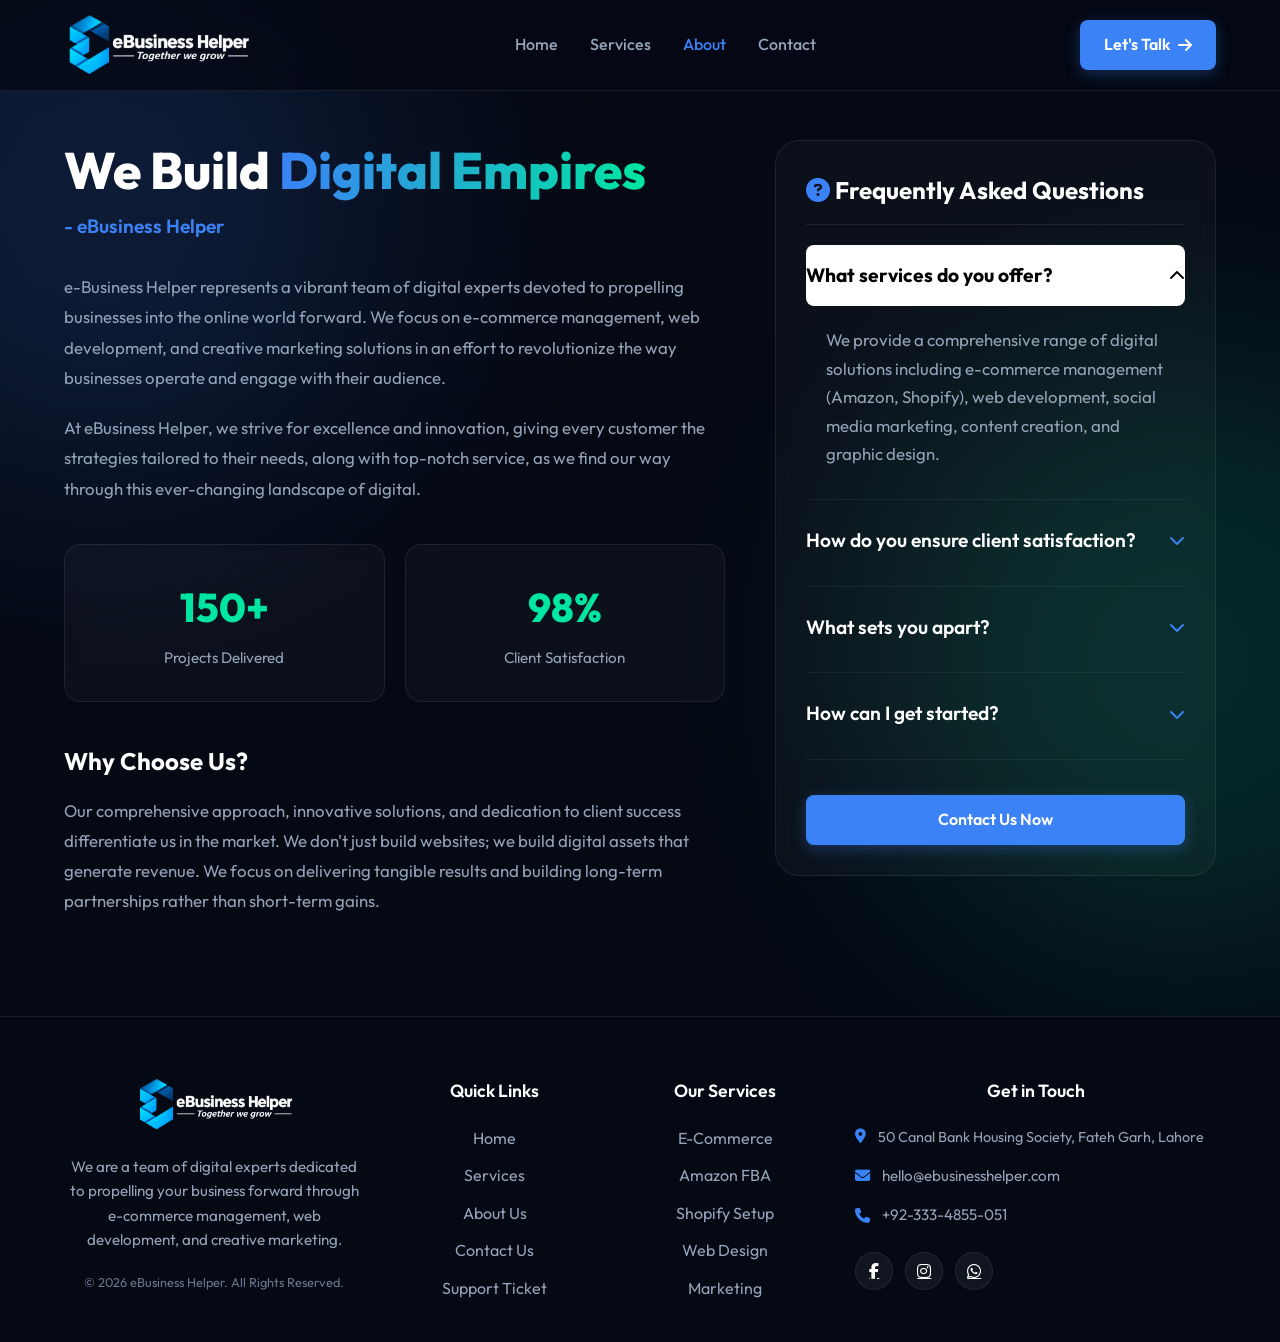
==== commit 6a3b9145: "Enhance About page layout and content Added a professional layout for the About section with styling" ====
--- a/about.html
+++ b/about.html
@@ -11,6 +11,154 @@
   <link rel="stylesheet" href="https://cdnjs.cloudflare.com/ajax/libs/font-awesome/6.4.0/css/all.min.css" />
   <link rel="stylesheet" href="style.css" />
   <link rel="icon" type="image/png" href="favicon.png">
+
+  <style>
+    /* Professional About Layout */
+    .about-layout {
+      display: grid;
+      grid-template-columns: 1.5fr 1fr; /* Left side bada, Right side chota */
+      gap: 50px;
+      align-items: start;
+      padding-top: 140px;
+      padding-bottom: 80px;
+      position: relative;
+      z-index: 10;
+      max-width: 1200px;
+      margin: 0 auto;
+      padding-left: 24px;
+      padding-right: 24px;
+    }
+
+    .about-left h1 {
+      font-size: clamp(2.5rem, 4vw, 3.5rem);
+      font-weight: 800;
+      margin-bottom: 10px;
+      line-height: 1.2;
+    }
+
+    .about-left .subtitle {
+      color: var(--primary);
+      font-size: 1.2rem;
+      font-weight: 600;
+      margin-bottom: 30px;
+      display: block;
+    }
+
+    .about-left p {
+      color: var(--text-muted);
+      font-size: 1.05rem;
+      line-height: 1.8;
+      margin-bottom: 20px;
+    }
+
+    /* Stats Section */
+    .stats-grid {
+      display: grid;
+      grid-template-columns: 1fr 1fr;
+      gap: 20px;
+      margin: 40px 0;
+    }
+
+    .stat-box {
+      background: var(--card-bg);
+      border: 1px solid var(--card-border);
+      padding: 30px;
+      border-radius: 16px;
+      text-align: center;
+      backdrop-filter: blur(10px);
+    }
+
+    .stat-box h3 {
+      color: var(--accent);
+      font-size: 2.5rem;
+      font-weight: 800;
+      margin-bottom: 5px;
+    }
+
+    .stat-box p {
+      color: var(--text-muted);
+      font-size: 0.95rem;
+      margin: 0;
+    }
+
+    /* Right Sidebar (FAQ) */
+    .about-right {
+      position: sticky;
+      top: 100px;
+    }
+
+    .faq-box {
+      background: var(--card-bg);
+      border: 1px solid var(--card-border);
+      border-radius: 24px;
+      padding: 30px;
+      backdrop-filter: blur(10px);
+    }
+
+    .faq-box h3 {
+      font-size: 1.5rem;
+      color: white;
+      margin-bottom: 20px;
+      border-bottom: 1px solid var(--card-border);
+      padding-bottom: 15px;
+    }
+
+    /* Accordion Styling */
+    .faq-item {
+      border-bottom: 1px solid rgba(255,255,255,0.05);
+      margin-bottom: 10px;
+    }
+
+    .faq-question {
+      display: flex;
+      justify-content: space-between;
+      align-items: center;
+      cursor: pointer;
+      padding: 15px 0;
+      font-weight: 600;
+      color: var(--text);
+      transition: 0.3s;
+    }
+
+    .faq-question:hover {
+      color: var(--primary);
+    }
+
+    .faq-question i {
+      color: var(--primary);
+      font-size: 1rem;
+      transition: transform 0.3s;
+    }
+
+    .faq-answer {
+      max-height: 0;
+      overflow: hidden;
+      transition: all 0.3s ease;
+      color: var(--text-muted);
+      font-size: 0.95rem;
+      line-height: 1.6;
+    }
+
+    .faq-item.active .faq-answer {
+      max-height: 200px;
+      padding-bottom: 15px;
+    }
+
+    .faq-item.active .faq-question i {
+      transform: rotate(180deg);
+    }
+
+    @media (max-width: 992px) {
+      .about-layout {
+        grid-template-columns: 1fr;
+        padding-top: 120px;
+      }
+      .about-right {
+        position: relative;
+        top: 0;
+      }
+    }
+  </style>
 </head>
 <body>
 
@@ -26,54 +174,72 @@
       <nav class="nav-links" id="navLinks">
         <a href="index.html">Home</a>
         <a href="services.html">Services</a>
-        <a href="about.html">About</a>
+        <a href="about.html" style="color: var(--primary);">About</a>
         <a href="contact.html">Contact</a>
       </nav>
       <div class="nav-right">
-        <a href="#contact" class="btn btn-primary">Let's Talk <i class="fa-solid fa-arrow-right"></i></a>
+        <a href="contact.html" class="btn btn-primary">Let's Talk <i class="fa-solid fa-arrow-right"></i></a>
         <div class="hamburger" id="hamburger"><i class="fa-solid fa-bars"></i></div>
       </div>
     </div>
   </header>
 
-  <!-- ABOUT HERO -->
-  <section class="about-hero">
-    <div class="container">
-      <div class="about-hero-content">
-        <div class="about-icon">
-          <i class="fa-solid fa-fingerprint"></i>
-        </div>
-        <h1>About <span class="gradient-text">eBusiness Helper</span></h1>
-        <p class="about-hero-sub">- eBusiness Helper</p>
+  <!-- MAIN ABOUT LAYOUT -->
+  <section class="about-layout">
+    
+    <!-- LEFT COLUMN: Story & Stats -->
+    <div class="about-left">
+      
+      <h1>We Build <span class="gradient-text">Digital Empires</span></h1>
+      <span class="subtitle">- eBusiness Helper</span>
+      
+      <p>
+        e-Business Helper represents a vibrant team of digital experts devoted to propelling businesses into the online world forward. We focus on e-commerce management, web development, and creative marketing solutions in an effort to revolutionize the way businesses operate and engage with their audience.
+      </p>
+      
+      <p>
+        At eBusiness Helper, we strive for excellence and innovation, giving every customer the strategies tailored to their needs, along with top-notch service, as we find our way through this ever-changing landscape of digital.
+      </p>
+
+      <!-- Stats -->
+      <div class="stats-grid">
+        <div class="stat-box">
+          <h3>150+</h3>
+          <p>Projects Delivered</p>
+        </div>
+        <div class="stat-box">
+          <h3>98%</h3>
+          <p>Client Satisfaction</p>
+        </div>
       </div>
-      
-      <p class="about-main-text">
-        e-Business Helper represents a vibrant team of digital experts devoted to propelling businesses into the online world forward. We focus on e-commerce management, web development, and creative marketing solutions in an effort to revolutionize the way businesses operate and engage with their audience. At eBusiness Helper, we strive for excellence and innovation, giving every customer the strategies tailored to their needs, along with top-notch service, as we find our way through this ever-changing landscape of digital.
+
+      <h2 style="color: white; font-size: 1.5rem; margin-top: 40px; margin-bottom: 15px;">Why Choose Us?</h2>
+      <p>
+        Our comprehensive approach, innovative solutions, and dedication to client success differentiate us in the market. We don't just build websites; we build digital assets that generate revenue. We focus on delivering tangible results and building long-term partnerships rather than short-term gains.
       </p>
+
     </div>
-  </section>
-
-  <!-- FAQ & CONTACT GRID -->
-  <section class="about-faq-section">
-    <div class="container faq-grid">
-      
-      <!-- Left Side: FAQs -->
-      <div class="faq-accordion">
+
+    <!-- RIGHT COLUMN: FAQ Accordion -->
+    <div class="about-right">
+      
+      <div class="faq-box">
+        <h3><i class="fa-solid fa-circle-question" style="color: var(--primary);"></i> Frequently Asked Questions</h3>
         
         <div class="faq-item active">
           <div class="faq-question" onclick="toggleFaq(this)">
             <span>What services do you offer?</span>
-            <i class="fa-solid fa-minus"></i>
+            <i class="fa-solid fa-chevron-down"></i>
           </div>
           <div class="faq-answer">
-            <p>We provide a comprehensive range of digital solutions including e-commerce management, web development, social media marketing, content creation, photography, videography, and graphic design.</p>
-          </div>
-        </div>
-
-        <div class="faq-item active">
+            <p>We provide a comprehensive range of digital solutions including e-commerce management (Amazon, Shopify), web development, social media marketing, content creation, and graphic design.</p>
+          </div>
+        </div>
+
+        <div class="faq-item">
           <div class="faq-question" onclick="toggleFaq(this)">
             <span>How do you ensure client satisfaction?</span>
-            <i class="fa-solid fa-minus"></i>
+            <i class="fa-solid fa-chevron-down"></i>
           </div>
           <div class="faq-answer">
             <p>We prioritize open communication, personalized strategies, and a commitment to excellence in every project. Our dedicated team ensures client needs are met and expectations are consistently exceeded.</p>
@@ -82,112 +248,88 @@
 
         <div class="faq-item">
           <div class="faq-question" onclick="toggleFaq(this)">
-            <span>What sets you apart from competitors?</span>
-            <i class="fa-solid fa-plus"></i>
+            <span>What sets you apart?</span>
+            <i class="fa-solid fa-chevron-down"></i>
           </div>
           <div class="faq-answer">
-            <p>Our comprehensive approach, innovative solutions, and dedication to client success differentiate us in the market. We focus on delivering tangible results and building long-term partnerships rather than just short-term gains.</p>
+            <p>Our comprehensive approach and dedication to client success. We focus on delivering tangible results (ROI) and building long-term partnerships rather than just short-term gains.</p>
           </div>
         </div>
 
         <div class="faq-item">
           <div class="faq-question" onclick="toggleFaq(this)">
-            <span>How can I get started with your services?</span>
-            <i class="fa-solid fa-plus"></i>
+            <span>How can I get started?</span>
+            <i class="fa-solid fa-chevron-down"></i>
           </div>
           <div class="faq-answer">
-            <p>Simply reach out to us through our contact page or email. We'll schedule a free consultation to discuss your specific needs and tailor a strategic plan to achieve your goals effectively.</p>
-          </div>
-        </div>
-
+            <p>Simply reach out to us through our contact page or email. We'll schedule a free consultation to discuss your specific needs and tailor a strategic plan to achieve your goals.</p>
+          </div>
+        </div>
+
+        <a href="contact.html" class="btn btn-primary" style="width: 100%; text-align: center; margin-top: 25px;">Contact Us Now</a>
       </div>
 
-      <!-- Right Side: Contact Box -->
-      <div class="about-contact-box glass-panel">
-        <h3>Have Questions?</h3>
-        <p>Explore common inquiries about our services, from what we offer to how to get started. We’re here to provide clarity and guide you through the process seamlessly. Contact us for more information.</p>
-        <a href="#contact" class="btn btn-primary btn-block">Read More / Contact Us</a>
-      </div>
-
     </div>
+
   </section>
 
-  <!-- CONTACT CTA -->
-  <section class="contact" id="contact" style="padding-top: 60px; padding-bottom: 80px; background: var(--bg-2); border-top: 1px solid var(--card-border);">
-    <div class="container text-center">
-      <h2 class="section-title">Let's build something great.</h2>
-      <p style="color: var(--text-muted); margin-bottom: 30px;">Partner with us to navigate the digital landscape and achieve your business goals.</p>
-      <a href="mailto:hello@ebusinesshelper.com" class="btn btn-primary" style="padding: 16px 32px; font-size: 1.1rem;">Email Us <i class="fa-solid fa-envelope"></i></a>
-    </div>
-  </section>
-
-           <!-- PREMIUM FOOTER (FIXED ALIGNMENT) -->
-  <footer class="footer" style="background: #050914; padding: 60px 0 40px 0; border-top: 1px solid var(--card-border); margin-top: 60px;">
+  <!-- FOOTER -->
+  <footer class="footer" style="background: #050914; padding: 60px 0 40px 0; border-top: 1px solid var(--card-border); position: relative; z-index: 10;">
     <div class="container">
-      
-      <!-- Top Section: 4 Columns -->
       <div class="footer-grid" style="display: grid; grid-template-columns: 1.5fr 1fr 1fr 1.8fr; gap: 30px; align-items: start;">
         
-        <!-- Column 1: About Company + Copyright -->
+        <!-- Column 1 -->
         <div style="display: flex; flex-direction: column; align-items: center; text-align: center;">
-          
           <a href="index.html" class="logo" style="display: inline-block; margin-bottom: 15px;">
             <img src="logo.png" alt="eBusiness Helper Logo" style="height: 55px; width: auto; object-fit: contain;">
           </a>
-          
           <p style="color: var(--text-muted); font-size: 0.95rem; line-height: 1.6; margin-bottom: 20px;">
             We are a team of digital experts dedicated to propelling your business forward through e-commerce management, web development, and creative marketing.
           </p>
-
-          <!-- Copyright (Ab yeh text ke theek neeche hai, bina kisi extra gap ke) -->
           <p style="color: var(--text-muted); margin: 0; font-size: 0.8rem; opacity: 0.7;">
             &copy; 2026 eBusiness Helper. All Rights Reserved.
           </p>
-          
-        </div>
-
-        <!-- Column 2: Quick Links -->
+        </div>
+
+        <!-- Column 2 -->
         <div>
           <h4 style="color: white; font-size: 1.1rem; margin-bottom: 20px; font-weight: 600;">Quick Links</h4>
           <ul style="list-style: none; padding: 0; display: flex; flex-direction: column; gap: 12px;">
-            <li><a href="index.html" style="color: var(--text-muted); text-decoration: none; transition: 0.3s;" onmouseover="this.style.color='var(--primary)'" onmouseout="this.style.color='var(--text-muted)'">Home</a></li>
-            <li><a href="services.html" style="color: var(--text-muted); text-decoration: none; transition: 0.3s;" onmouseover="this.style.color='var(--primary)'" onmouseout="this.style.color='var(--text-muted)'">Services</a></li>
-            <li><a href="about.html" style="color: var(--text-muted); text-decoration: none; transition: 0.3s;" onmouseover="this.style.color='var(--primary)'" onmouseout="this.style.color='var(--text-muted)'">About Us</a></li>
-            <li><a href="contact.html" style="color: var(--text-muted); text-decoration: none; transition: 0.3s;" onmouseover="this.style.color='var(--primary)'" onmouseout="this.style.color='var(--text-muted)'">Contact Us</a></li>
-            <li><a href="customer-support.html" style="color: var(--text-muted); text-decoration: none; transition: 0.3s;" onmouseover="this.style.color='var(--primary)'" onmouseout="this.style.color='var(--text-muted)'">Support Ticket</a></li>
+            <li><a href="index.html" style="color: var(--text-muted); text-decoration: none;">Home</a></li>
+            <li><a href="services.html" style="color: var(--text-muted); text-decoration: none;">Services</a></li>
+            <li><a href="about.html" style="color: var(--text-muted); text-decoration: none;">About Us</a></li>
+            <li><a href="contact.html" style="color: var(--text-muted); text-decoration: none;">Contact Us</a></li>
+            <li><a href="customer-support.html" style="color: var(--text-muted); text-decoration: none;">Support Ticket</a></li>
           </ul>
         </div>
 
-        <!-- Column 3: Our Services -->
+        <!-- Column 3 -->
         <div>
           <h4 style="color: white; font-size: 1.1rem; margin-bottom: 20px; font-weight: 600;">Our Services</h4>
           <ul style="list-style: none; padding: 0; display: flex; flex-direction: column; gap: 12px;">
-            <li><a href="ecommerce.html" style="color: var(--text-muted); text-decoration: none; transition: 0.3s;" onmouseover="this.style.color='var(--primary)'" onmouseout="this.style.color='var(--text-muted)'">E-Commerce</a></li>
-            <li><a href="amazon.html" style="color: var(--text-muted); text-decoration: none; transition: 0.3s;" onmouseover="this.style.color='var(--primary)'" onmouseout="this.style.color='var(--text-muted)'">Amazon FBA</a></li>
-            <li><a href="shopify.html" style="color: var(--text-muted); text-decoration: none; transition: 0.3s;" onmouseover="this.style.color='var(--primary)'" onmouseout="this.style.color='var(--text-muted)'">Shopify Setup</a></li>
-            <li><a href="web-design.html" style="color: var(--text-muted); text-decoration: none; transition: 0.3s;" onmouseover="this.style.color='var(--primary)'" onmouseout="this.style.color='var(--text-muted)'">Web Design</a></li>
-            <li><a href="marketing.html" style="color: var(--text-muted); text-decoration: none; transition: 0.3s;" onmouseover="this.style.color='var(--primary)'" onmouseout="this.style.color='var(--text-muted)'">Marketing</a></li>
+            <li><a href="ecommerce.html" style="color: var(--text-muted); text-decoration: none;">E-Commerce</a></li>
+            <li><a href="amazon.html" style="color: var(--text-muted); text-decoration: none;">Amazon FBA</a></li>
+            <li><a href="shopify.html" style="color: var(--text-muted); text-decoration: none;">Shopify Setup</a></li>
+            <li><a href="web-design.html" style="color: var(--text-muted); text-decoration: none;">Web Design</a></li>
+            <li><a href="marketing.html" style="color: var(--text-muted); text-decoration: none;">Marketing</a></li>
           </ul>
         </div>
 
-        <!-- Column 4: Contact Info + Social Icons -->
+        <!-- Column 4 -->
         <div>
           <h4 style="color: white; font-size: 1.1rem; margin-bottom: 20px; font-weight: 600;">Get in Touch</h4>
           <ul style="list-style: none; padding: 0; display: flex; flex-direction: column; gap: 15px; margin-bottom: 25px;">
-            
             <li style="display: flex; gap: 12px; color: var(--text-muted); font-size: 0.9rem; align-items: flex-start;">
               <i class="fa-solid fa-location-dot" style="color: var(--primary); margin-top: 3px;"></i>
               <span style="white-space: nowrap;">50 Canal Bank Housing Society, Fateh Garh, Lahore</span>
             </li>
-            
             <li style="display: flex; gap: 12px; color: var(--text-muted); font-size: 0.95rem; align-items: center;">
               <i class="fa-solid fa-envelope" style="color: var(--primary);"></i>
-              <a href="mailto:hello@ebusinesshelper.com" style="color: var(--text-muted); text-decoration: none;" onmouseover="this.style.color='var(--primary)'" onmouseout="this.style.color='var(--text-muted)'">hello@ebusinesshelper.com</a>
+              <a href="mailto:hello@ebusinesshelper.com" style="color: var(--text-muted); text-decoration: none;">hello@ebusinesshelper.com</a>
             </li>
-            
             <li style="display: flex; gap: 12px; color: var(--text-muted); font-size: 0.95rem; align-items: center;">
               <i class="fa-solid fa-phone" style="color: var(--primary);"></i>
-              <a href="tel:+923334855051" style="color: var(--text-muted); text-decoration: none;" onmouseover="this.style.color='var(--primary)'" onmouseout="this.style.color='var(--text-muted)'">+92-333-4855-051</a>
+              <a href="tel:+923334855051" style="color: var(--text-muted); text-decoration: none;">+92-333-4855-051</a>
             </li>
           </ul>
 
@@ -203,34 +345,26 @@
               <i class="fa-brands fa-whatsapp"></i>
             </a>
           </div>
-
         </div>
 
       </div>
     </div>
   </footer>
 
-  <!-- JavaScript for FAQ & Menu -->
+  <!-- JavaScript -->
   <script>
     function toggleFaq(element) {
       const item = element.parentElement;
-      const icon = element.querySelector('i');
-      
-      // Close others (optional, agar ek waqt mein ek hi khulna chahiye)
+      
+      // Close others
       document.querySelectorAll('.faq-item').forEach(faq => {
         if (faq !== item) {
           faq.classList.remove('active');
-          faq.querySelector('i').className = 'fa-solid fa-plus';
         }
       });
 
       // Toggle current
       item.classList.toggle('active');
-      if (item.classList.contains('active')) {
-        icon.className = 'fa-solid fa-minus';
-      } else {
-        icon.className = 'fa-solid fa-plus';
-      }
     }
 
     const hamburger = document.getElementById('hamburger');
--- a/style.css
+++ b/style.css
@@ -487,3 +487,22 @@
     transform: translateX(-50%); 
   }
 }
+/* Fix for E-Commerce Multi-channel Section */
+.dark-section {
+  background-color: #050914 !important; /* Aapki site ka dark background */
+  color: #ffffff !important;
+}
+
+.dark-section h2, 
+.dark-section h3 {
+  color: #ffffff !important;
+}
+
+.dark-section p {
+  color: #94a3b8 !important; /* Light grey text */
+}
+
+/* Images ko thodi si styling dene ke liye */
+.dark-section img {
+  box-shadow: 0 15px 30px rgba(0, 0, 0, 0.5);
+}
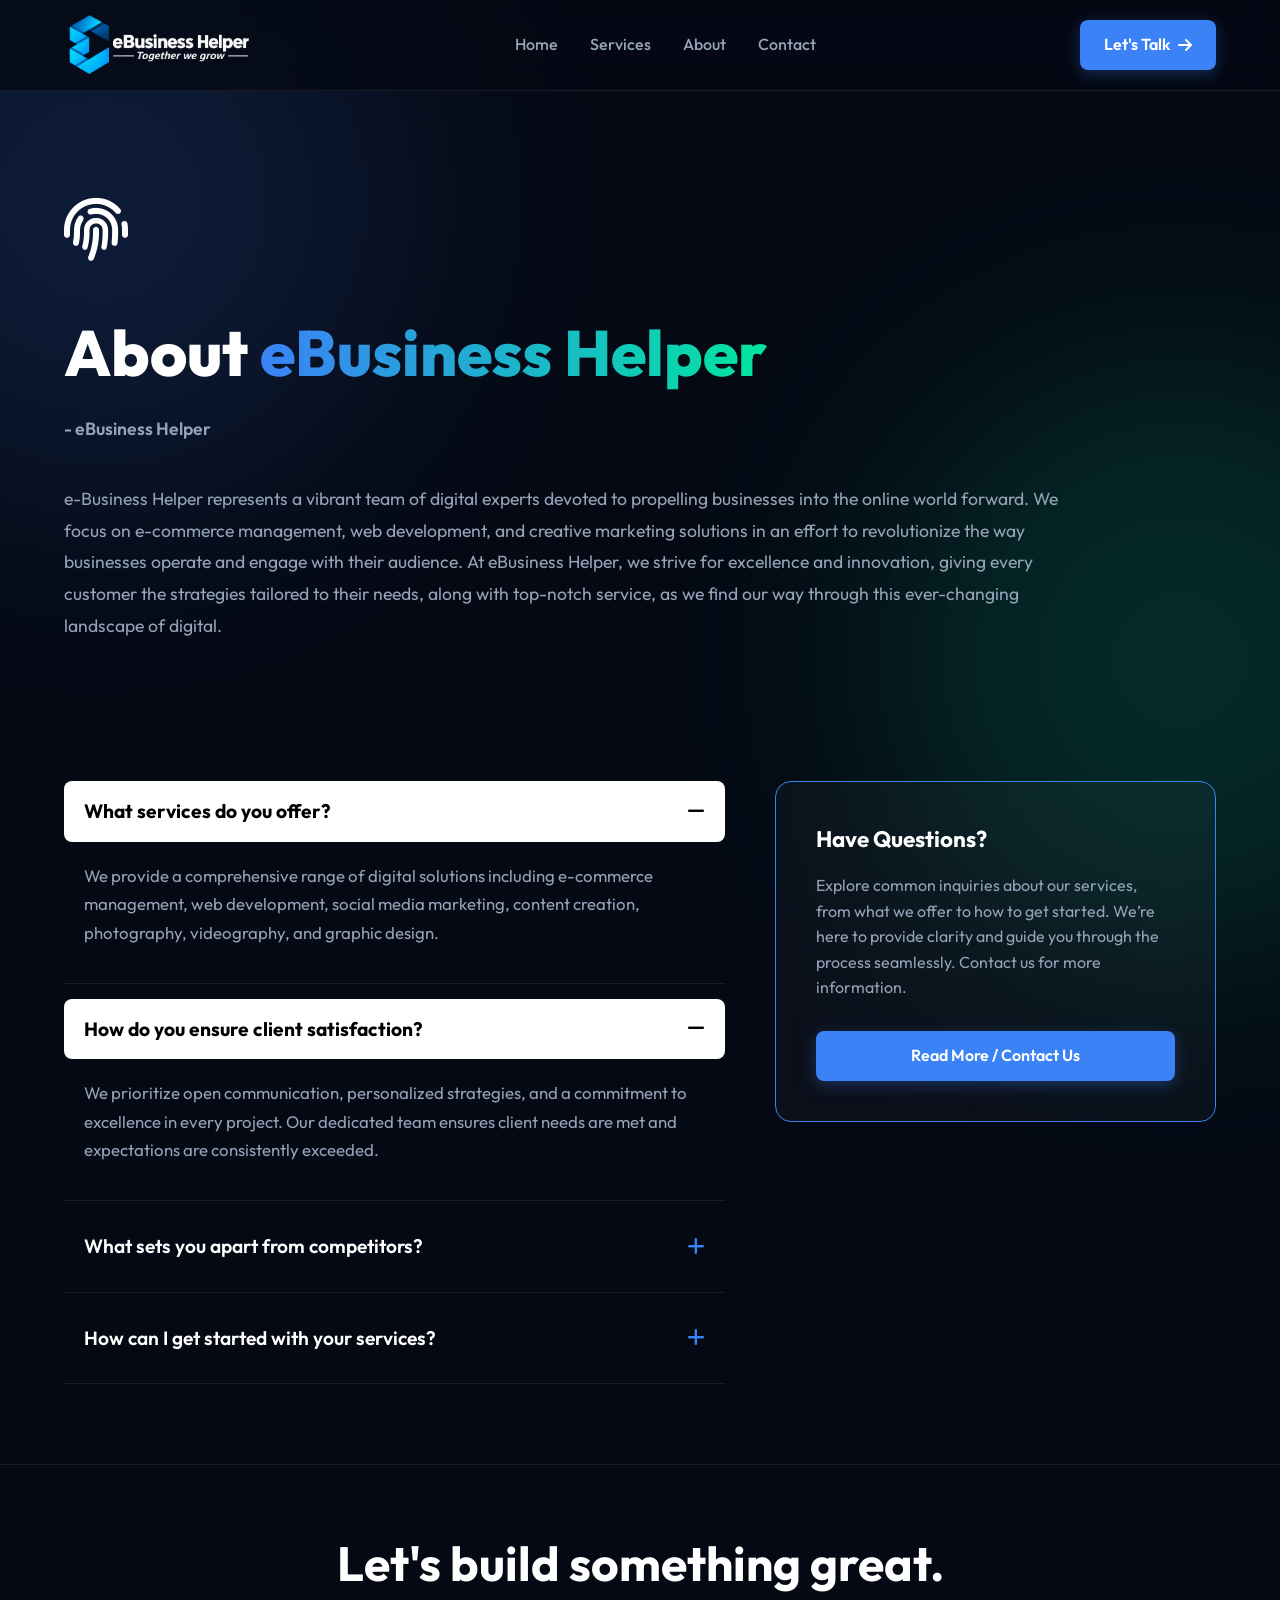
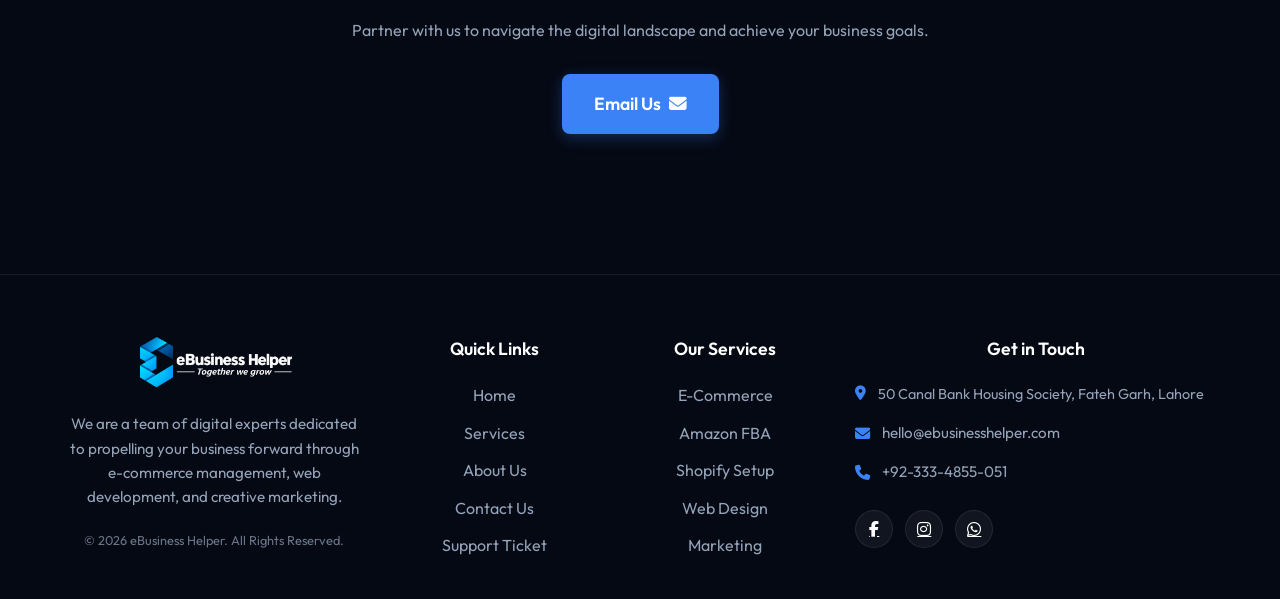
==== commit 526dfe2b: "Revise about.html structure and content Refactor about page layout and content, updating styles and " ====
--- a/about.html
+++ b/about.html
@@ -11,154 +11,6 @@
   <link rel="stylesheet" href="https://cdnjs.cloudflare.com/ajax/libs/font-awesome/6.4.0/css/all.min.css" />
   <link rel="stylesheet" href="style.css" />
   <link rel="icon" type="image/png" href="favicon.png">
-
-  <style>
-    /* Professional About Layout */
-    .about-layout {
-      display: grid;
-      grid-template-columns: 1.5fr 1fr; /* Left side bada, Right side chota */
-      gap: 50px;
-      align-items: start;
-      padding-top: 140px;
-      padding-bottom: 80px;
-      position: relative;
-      z-index: 10;
-      max-width: 1200px;
-      margin: 0 auto;
-      padding-left: 24px;
-      padding-right: 24px;
-    }
-
-    .about-left h1 {
-      font-size: clamp(2.5rem, 4vw, 3.5rem);
-      font-weight: 800;
-      margin-bottom: 10px;
-      line-height: 1.2;
-    }
-
-    .about-left .subtitle {
-      color: var(--primary);
-      font-size: 1.2rem;
-      font-weight: 600;
-      margin-bottom: 30px;
-      display: block;
-    }
-
-    .about-left p {
-      color: var(--text-muted);
-      font-size: 1.05rem;
-      line-height: 1.8;
-      margin-bottom: 20px;
-    }
-
-    /* Stats Section */
-    .stats-grid {
-      display: grid;
-      grid-template-columns: 1fr 1fr;
-      gap: 20px;
-      margin: 40px 0;
-    }
-
-    .stat-box {
-      background: var(--card-bg);
-      border: 1px solid var(--card-border);
-      padding: 30px;
-      border-radius: 16px;
-      text-align: center;
-      backdrop-filter: blur(10px);
-    }
-
-    .stat-box h3 {
-      color: var(--accent);
-      font-size: 2.5rem;
-      font-weight: 800;
-      margin-bottom: 5px;
-    }
-
-    .stat-box p {
-      color: var(--text-muted);
-      font-size: 0.95rem;
-      margin: 0;
-    }
-
-    /* Right Sidebar (FAQ) */
-    .about-right {
-      position: sticky;
-      top: 100px;
-    }
-
-    .faq-box {
-      background: var(--card-bg);
-      border: 1px solid var(--card-border);
-      border-radius: 24px;
-      padding: 30px;
-      backdrop-filter: blur(10px);
-    }
-
-    .faq-box h3 {
-      font-size: 1.5rem;
-      color: white;
-      margin-bottom: 20px;
-      border-bottom: 1px solid var(--card-border);
-      padding-bottom: 15px;
-    }
-
-    /* Accordion Styling */
-    .faq-item {
-      border-bottom: 1px solid rgba(255,255,255,0.05);
-      margin-bottom: 10px;
-    }
-
-    .faq-question {
-      display: flex;
-      justify-content: space-between;
-      align-items: center;
-      cursor: pointer;
-      padding: 15px 0;
-      font-weight: 600;
-      color: var(--text);
-      transition: 0.3s;
-    }
-
-    .faq-question:hover {
-      color: var(--primary);
-    }
-
-    .faq-question i {
-      color: var(--primary);
-      font-size: 1rem;
-      transition: transform 0.3s;
-    }
-
-    .faq-answer {
-      max-height: 0;
-      overflow: hidden;
-      transition: all 0.3s ease;
-      color: var(--text-muted);
-      font-size: 0.95rem;
-      line-height: 1.6;
-    }
-
-    .faq-item.active .faq-answer {
-      max-height: 200px;
-      padding-bottom: 15px;
-    }
-
-    .faq-item.active .faq-question i {
-      transform: rotate(180deg);
-    }
-
-    @media (max-width: 992px) {
-      .about-layout {
-        grid-template-columns: 1fr;
-        padding-top: 120px;
-      }
-      .about-right {
-        position: relative;
-        top: 0;
-      }
-    }
-  </style>
 </head>
 <body>
 
@@ -174,162 +26,168 @@
       <nav class="nav-links" id="navLinks">
         <a href="index.html">Home</a>
         <a href="services.html">Services</a>
-        <a href="about.html" style="color: var(--primary);">About</a>
+        <a href="about.html">About</a>
         <a href="contact.html">Contact</a>
       </nav>
       <div class="nav-right">
-        <a href="contact.html" class="btn btn-primary">Let's Talk <i class="fa-solid fa-arrow-right"></i></a>
+        <a href="#contact" class="btn btn-primary">Let's Talk <i class="fa-solid fa-arrow-right"></i></a>
         <div class="hamburger" id="hamburger"><i class="fa-solid fa-bars"></i></div>
       </div>
     </div>
   </header>
 
-  <!-- MAIN ABOUT LAYOUT -->
-  <section class="about-layout">
-    
-    <!-- LEFT COLUMN: Story & Stats -->
-    <div class="about-left">
-      
-      <h1>We Build <span class="gradient-text">Digital Empires</span></h1>
-      <span class="subtitle">- eBusiness Helper</span>
-      
-      <p>
-        e-Business Helper represents a vibrant team of digital experts devoted to propelling businesses into the online world forward. We focus on e-commerce management, web development, and creative marketing solutions in an effort to revolutionize the way businesses operate and engage with their audience.
+  <!-- ABOUT HERO -->
+  <section class="about-hero">
+    <div class="container">
+      <div class="about-hero-content">
+        <div class="about-icon">
+          <i class="fa-solid fa-fingerprint"></i>
+        </div>
+        <h1>About <span class="gradient-text">eBusiness Helper</span></h1>
+        <p class="about-hero-sub">- eBusiness Helper</p>
+      </div>
+      
+      <p class="about-main-text">
+        e-Business Helper represents a vibrant team of digital experts devoted to propelling businesses into the online world forward. We focus on e-commerce management, web development, and creative marketing solutions in an effort to revolutionize the way businesses operate and engage with their audience. At eBusiness Helper, we strive for excellence and innovation, giving every customer the strategies tailored to their needs, along with top-notch service, as we find our way through this ever-changing landscape of digital.
       </p>
-      
-      <p>
-        At eBusiness Helper, we strive for excellence and innovation, giving every customer the strategies tailored to their needs, along with top-notch service, as we find our way through this ever-changing landscape of digital.
-      </p>
-
-      <!-- Stats -->
-      <div class="stats-grid">
-        <div class="stat-box">
-          <h3>150+</h3>
-          <p>Projects Delivered</p>
-        </div>
-        <div class="stat-box">
-          <h3>98%</h3>
-          <p>Client Satisfaction</p>
-        </div>
-      </div>
-
-      <h2 style="color: white; font-size: 1.5rem; margin-top: 40px; margin-bottom: 15px;">Why Choose Us?</h2>
-      <p>
-        Our comprehensive approach, innovative solutions, and dedication to client success differentiate us in the market. We don't just build websites; we build digital assets that generate revenue. We focus on delivering tangible results and building long-term partnerships rather than short-term gains.
-      </p>
-
-    </div>
-
-    <!-- RIGHT COLUMN: FAQ Accordion -->
-    <div class="about-right">
-      
-      <div class="faq-box">
-        <h3><i class="fa-solid fa-circle-question" style="color: var(--primary);"></i> Frequently Asked Questions</h3>
+    </div>
+  </section>
+
+  <!-- FAQ & CONTACT GRID -->
+  <section class="about-faq-section">
+    <div class="container faq-grid">
+      
+      <!-- Left Side: FAQs -->
+      <div class="faq-accordion">
         
         <div class="faq-item active">
           <div class="faq-question" onclick="toggleFaq(this)">
             <span>What services do you offer?</span>
-            <i class="fa-solid fa-chevron-down"></i>
-          </div>
-          <div class="faq-answer">
-            <p>We provide a comprehensive range of digital solutions including e-commerce management (Amazon, Shopify), web development, social media marketing, content creation, and graphic design.</p>
+            <i class="fa-solid fa-minus"></i>
+          </div>
+          <div class="faq-answer">
+            <p>We provide a comprehensive range of digital solutions including e-commerce management, web development, social media marketing, content creation, photography, videography, and graphic design.</p>
+          </div>
+        </div>
+
+        <div class="faq-item active">
+          <div class="faq-question" onclick="toggleFaq(this)">
+            <span>How do you ensure client satisfaction?</span>
+            <i class="fa-solid fa-minus"></i>
+          </div>
+          <div class="faq-answer">
+            <p>We prioritize open communication, personalized strategies, and a commitment to excellence in every project. Our dedicated team ensures client needs are met and expectations are consistently exceeded.</p>
           </div>
         </div>
 
         <div class="faq-item">
           <div class="faq-question" onclick="toggleFaq(this)">
-            <span>How do you ensure client satisfaction?</span>
-            <i class="fa-solid fa-chevron-down"></i>
-          </div>
-          <div class="faq-answer">
-            <p>We prioritize open communication, personalized strategies, and a commitment to excellence in every project. Our dedicated team ensures client needs are met and expectations are consistently exceeded.</p>
+            <span>What sets you apart from competitors?</span>
+            <i class="fa-solid fa-plus"></i>
+          </div>
+          <div class="faq-answer">
+            <p>Our comprehensive approach, innovative solutions, and dedication to client success differentiate us in the market. We focus on delivering tangible results and building long-term partnerships rather than just short-term gains.</p>
           </div>
         </div>
 
         <div class="faq-item">
           <div class="faq-question" onclick="toggleFaq(this)">
-            <span>What sets you apart?</span>
-            <i class="fa-solid fa-chevron-down"></i>
-          </div>
-          <div class="faq-answer">
-            <p>Our comprehensive approach and dedication to client success. We focus on delivering tangible results (ROI) and building long-term partnerships rather than just short-term gains.</p>
-          </div>
-        </div>
-
-        <div class="faq-item">
-          <div class="faq-question" onclick="toggleFaq(this)">
-            <span>How can I get started?</span>
-            <i class="fa-solid fa-chevron-down"></i>
-          </div>
-          <div class="faq-answer">
-            <p>Simply reach out to us through our contact page or email. We'll schedule a free consultation to discuss your specific needs and tailor a strategic plan to achieve your goals.</p>
-          </div>
-        </div>
-
-        <a href="contact.html" class="btn btn-primary" style="width: 100%; text-align: center; margin-top: 25px;">Contact Us Now</a>
-      </div>
-
-    </div>
-
+            <span>How can I get started with your services?</span>
+            <i class="fa-solid fa-plus"></i>
+          </div>
+          <div class="faq-answer">
+            <p>Simply reach out to us through our contact page or email. We'll schedule a free consultation to discuss your specific needs and tailor a strategic plan to achieve your goals effectively.</p>
+          </div>
+        </div>
+
+      </div>
+
+      <!-- Right Side: Contact Box -->
+      <div class="about-contact-box glass-panel">
+        <h3>Have Questions?</h3>
+        <p>Explore common inquiries about our services, from what we offer to how to get started. We’re here to provide clarity and guide you through the process seamlessly. Contact us for more information.</p>
+        <a href="#contact" class="btn btn-primary btn-block">Read More / Contact Us</a>
+      </div>
+
+    </div>
   </section>
 
-  <!-- FOOTER -->
-  <footer class="footer" style="background: #050914; padding: 60px 0 40px 0; border-top: 1px solid var(--card-border); position: relative; z-index: 10;">
+  <!-- CONTACT CTA -->
+  <section class="contact" id="contact" style="padding-top: 60px; padding-bottom: 80px; background: var(--bg-2); border-top: 1px solid var(--card-border);">
+    <div class="container text-center">
+      <h2 class="section-title">Let's build something great.</h2>
+      <p style="color: var(--text-muted); margin-bottom: 30px;">Partner with us to navigate the digital landscape and achieve your business goals.</p>
+      <a href="mailto:hello@ebusinesshelper.com" class="btn btn-primary" style="padding: 16px 32px; font-size: 1.1rem;">Email Us <i class="fa-solid fa-envelope"></i></a>
+    </div>
+  </section>
+
+           <!-- PREMIUM FOOTER (FIXED ALIGNMENT) -->
+  <footer class="footer" style="background: #050914; padding: 60px 0 40px 0; border-top: 1px solid var(--card-border); margin-top: 60px;">
     <div class="container">
+      
+      <!-- Top Section: 4 Columns -->
       <div class="footer-grid" style="display: grid; grid-template-columns: 1.5fr 1fr 1fr 1.8fr; gap: 30px; align-items: start;">
         
-        <!-- Column 1 -->
+        <!-- Column 1: About Company + Copyright -->
         <div style="display: flex; flex-direction: column; align-items: center; text-align: center;">
+          
           <a href="index.html" class="logo" style="display: inline-block; margin-bottom: 15px;">
             <img src="logo.png" alt="eBusiness Helper Logo" style="height: 55px; width: auto; object-fit: contain;">
           </a>
+          
           <p style="color: var(--text-muted); font-size: 0.95rem; line-height: 1.6; margin-bottom: 20px;">
             We are a team of digital experts dedicated to propelling your business forward through e-commerce management, web development, and creative marketing.
           </p>
+
+          <!-- Copyright (Ab yeh text ke theek neeche hai, bina kisi extra gap ke) -->
           <p style="color: var(--text-muted); margin: 0; font-size: 0.8rem; opacity: 0.7;">
             &copy; 2026 eBusiness Helper. All Rights Reserved.
           </p>
-        </div>
-
-        <!-- Column 2 -->
+          
+        </div>
+
+        <!-- Column 2: Quick Links -->
         <div>
           <h4 style="color: white; font-size: 1.1rem; margin-bottom: 20px; font-weight: 600;">Quick Links</h4>
           <ul style="list-style: none; padding: 0; display: flex; flex-direction: column; gap: 12px;">
-            <li><a href="index.html" style="color: var(--text-muted); text-decoration: none;">Home</a></li>
-            <li><a href="services.html" style="color: var(--text-muted); text-decoration: none;">Services</a></li>
-            <li><a href="about.html" style="color: var(--text-muted); text-decoration: none;">About Us</a></li>
-            <li><a href="contact.html" style="color: var(--text-muted); text-decoration: none;">Contact Us</a></li>
-            <li><a href="customer-support.html" style="color: var(--text-muted); text-decoration: none;">Support Ticket</a></li>
+            <li><a href="index.html" style="color: var(--text-muted); text-decoration: none; transition: 0.3s;" onmouseover="this.style.color='var(--primary)'" onmouseout="this.style.color='var(--text-muted)'">Home</a></li>
+            <li><a href="services.html" style="color: var(--text-muted); text-decoration: none; transition: 0.3s;" onmouseover="this.style.color='var(--primary)'" onmouseout="this.style.color='var(--text-muted)'">Services</a></li>
+            <li><a href="about.html" style="color: var(--text-muted); text-decoration: none; transition: 0.3s;" onmouseover="this.style.color='var(--primary)'" onmouseout="this.style.color='var(--text-muted)'">About Us</a></li>
+            <li><a href="contact.html" style="color: var(--text-muted); text-decoration: none; transition: 0.3s;" onmouseover="this.style.color='var(--primary)'" onmouseout="this.style.color='var(--text-muted)'">Contact Us</a></li>
+            <li><a href="customer-support.html" style="color: var(--text-muted); text-decoration: none; transition: 0.3s;" onmouseover="this.style.color='var(--primary)'" onmouseout="this.style.color='var(--text-muted)'">Support Ticket</a></li>
           </ul>
         </div>
 
-        <!-- Column 3 -->
+        <!-- Column 3: Our Services -->
         <div>
           <h4 style="color: white; font-size: 1.1rem; margin-bottom: 20px; font-weight: 600;">Our Services</h4>
           <ul style="list-style: none; padding: 0; display: flex; flex-direction: column; gap: 12px;">
-            <li><a href="ecommerce.html" style="color: var(--text-muted); text-decoration: none;">E-Commerce</a></li>
-            <li><a href="amazon.html" style="color: var(--text-muted); text-decoration: none;">Amazon FBA</a></li>
-            <li><a href="shopify.html" style="color: var(--text-muted); text-decoration: none;">Shopify Setup</a></li>
-            <li><a href="web-design.html" style="color: var(--text-muted); text-decoration: none;">Web Design</a></li>
-            <li><a href="marketing.html" style="color: var(--text-muted); text-decoration: none;">Marketing</a></li>
+            <li><a href="ecommerce.html" style="color: var(--text-muted); text-decoration: none; transition: 0.3s;" onmouseover="this.style.color='var(--primary)'" onmouseout="this.style.color='var(--text-muted)'">E-Commerce</a></li>
+            <li><a href="amazon.html" style="color: var(--text-muted); text-decoration: none; transition: 0.3s;" onmouseover="this.style.color='var(--primary)'" onmouseout="this.style.color='var(--text-muted)'">Amazon FBA</a></li>
+            <li><a href="shopify.html" style="color: var(--text-muted); text-decoration: none; transition: 0.3s;" onmouseover="this.style.color='var(--primary)'" onmouseout="this.style.color='var(--text-muted)'">Shopify Setup</a></li>
+            <li><a href="web-design.html" style="color: var(--text-muted); text-decoration: none; transition: 0.3s;" onmouseover="this.style.color='var(--primary)'" onmouseout="this.style.color='var(--text-muted)'">Web Design</a></li>
+            <li><a href="marketing.html" style="color: var(--text-muted); text-decoration: none; transition: 0.3s;" onmouseover="this.style.color='var(--primary)'" onmouseout="this.style.color='var(--text-muted)'">Marketing</a></li>
           </ul>
         </div>
 
-        <!-- Column 4 -->
+        <!-- Column 4: Contact Info + Social Icons -->
         <div>
           <h4 style="color: white; font-size: 1.1rem; margin-bottom: 20px; font-weight: 600;">Get in Touch</h4>
           <ul style="list-style: none; padding: 0; display: flex; flex-direction: column; gap: 15px; margin-bottom: 25px;">
+            
             <li style="display: flex; gap: 12px; color: var(--text-muted); font-size: 0.9rem; align-items: flex-start;">
               <i class="fa-solid fa-location-dot" style="color: var(--primary); margin-top: 3px;"></i>
               <span style="white-space: nowrap;">50 Canal Bank Housing Society, Fateh Garh, Lahore</span>
             </li>
+            
             <li style="display: flex; gap: 12px; color: var(--text-muted); font-size: 0.95rem; align-items: center;">
               <i class="fa-solid fa-envelope" style="color: var(--primary);"></i>
-              <a href="mailto:hello@ebusinesshelper.com" style="color: var(--text-muted); text-decoration: none;">hello@ebusinesshelper.com</a>
+              <a href="mailto:hello@ebusinesshelper.com" style="color: var(--text-muted); text-decoration: none;" onmouseover="this.style.color='var(--primary)'" onmouseout="this.style.color='var(--text-muted)'">hello@ebusinesshelper.com</a>
             </li>
+            
             <li style="display: flex; gap: 12px; color: var(--text-muted); font-size: 0.95rem; align-items: center;">
               <i class="fa-solid fa-phone" style="color: var(--primary);"></i>
-              <a href="tel:+923334855051" style="color: var(--text-muted); text-decoration: none;">+92-333-4855-051</a>
+              <a href="tel:+923334855051" style="color: var(--text-muted); text-decoration: none;" onmouseover="this.style.color='var(--primary)'" onmouseout="this.style.color='var(--text-muted)'">+92-333-4855-051</a>
             </li>
           </ul>
 
@@ -345,26 +203,34 @@
               <i class="fa-brands fa-whatsapp"></i>
             </a>
           </div>
+
         </div>
 
       </div>
     </div>
   </footer>
 
-  <!-- JavaScript -->
+  <!-- JavaScript for FAQ & Menu -->
   <script>
     function toggleFaq(element) {
       const item = element.parentElement;
-      
-      // Close others
+      const icon = element.querySelector('i');
+      
+      // Close others (optional, agar ek waqt mein ek hi khulna chahiye)
       document.querySelectorAll('.faq-item').forEach(faq => {
         if (faq !== item) {
           faq.classList.remove('active');
+          faq.querySelector('i').className = 'fa-solid fa-plus';
         }
       });
 
       // Toggle current
       item.classList.toggle('active');
+      if (item.classList.contains('active')) {
+        icon.className = 'fa-solid fa-minus';
+      } else {
+        icon.className = 'fa-solid fa-plus';
+      }
     }
 
     const hamburger = document.getElementById('hamburger');
